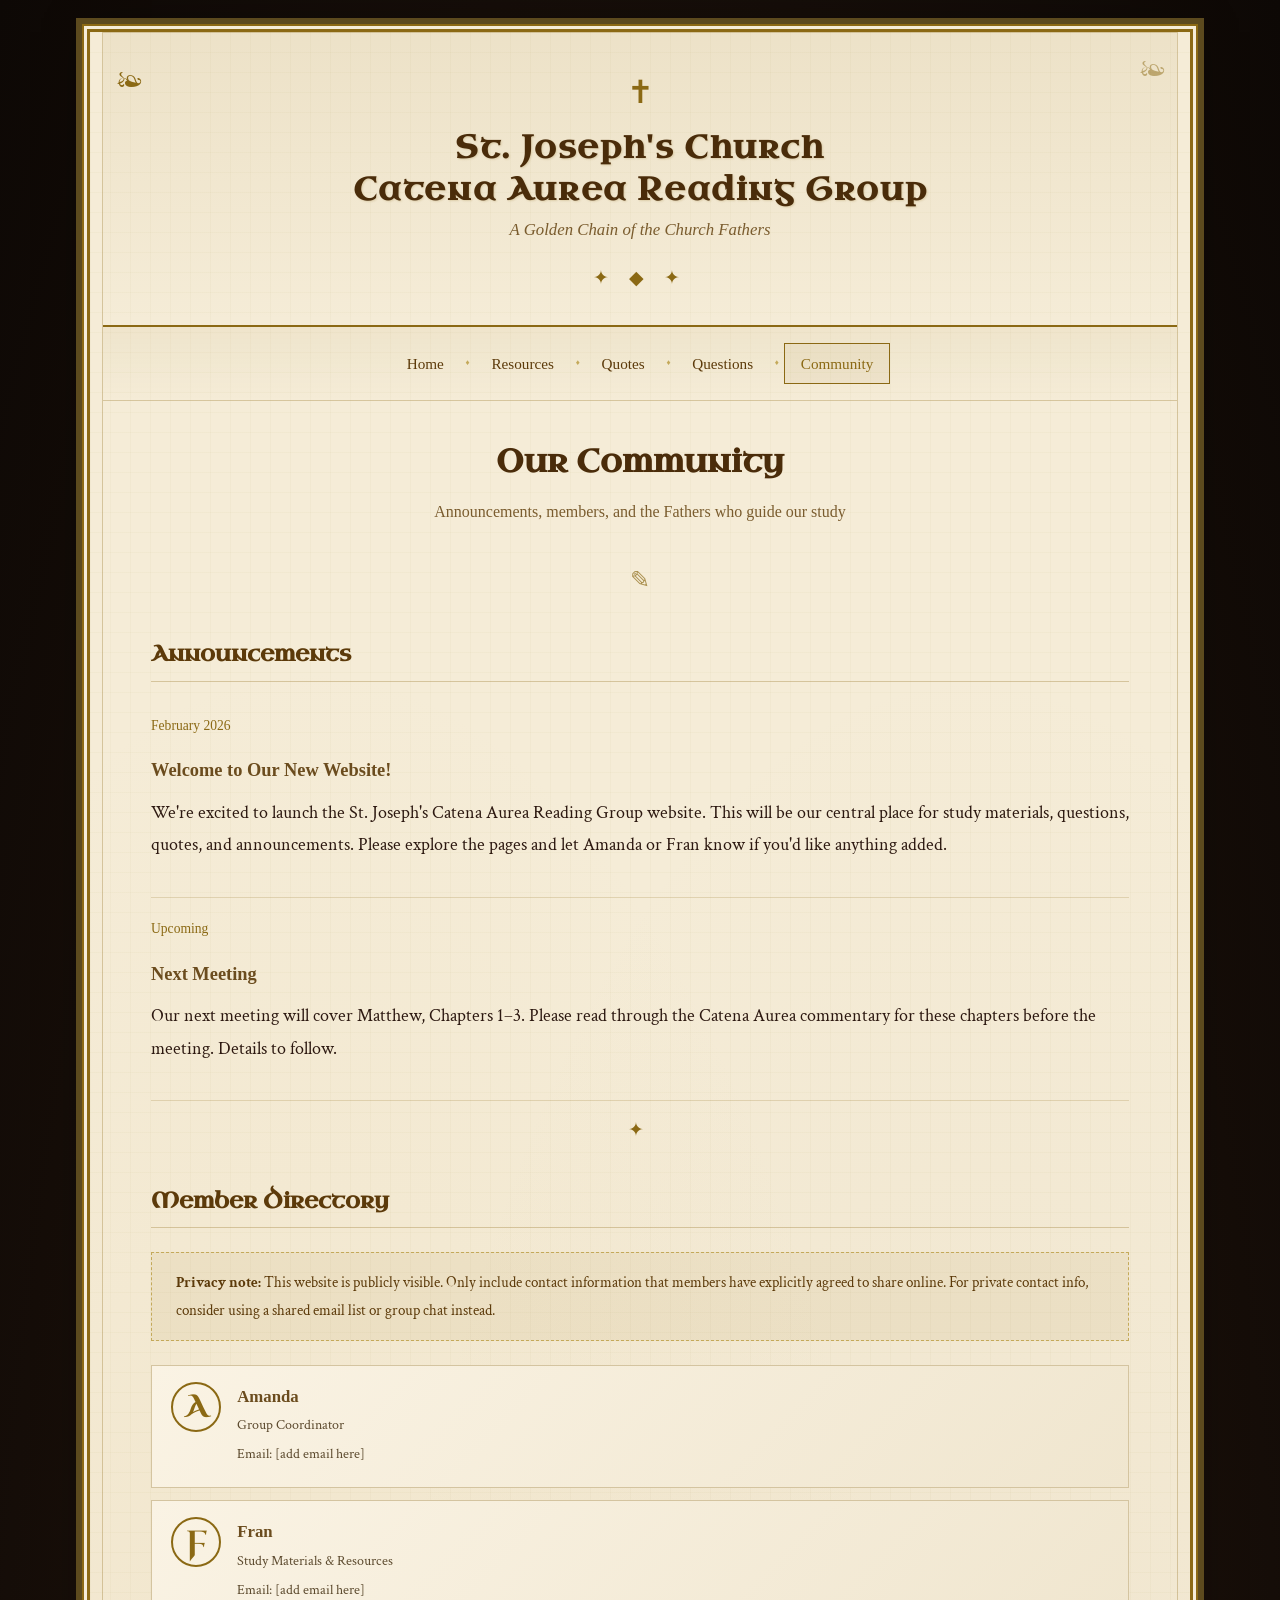
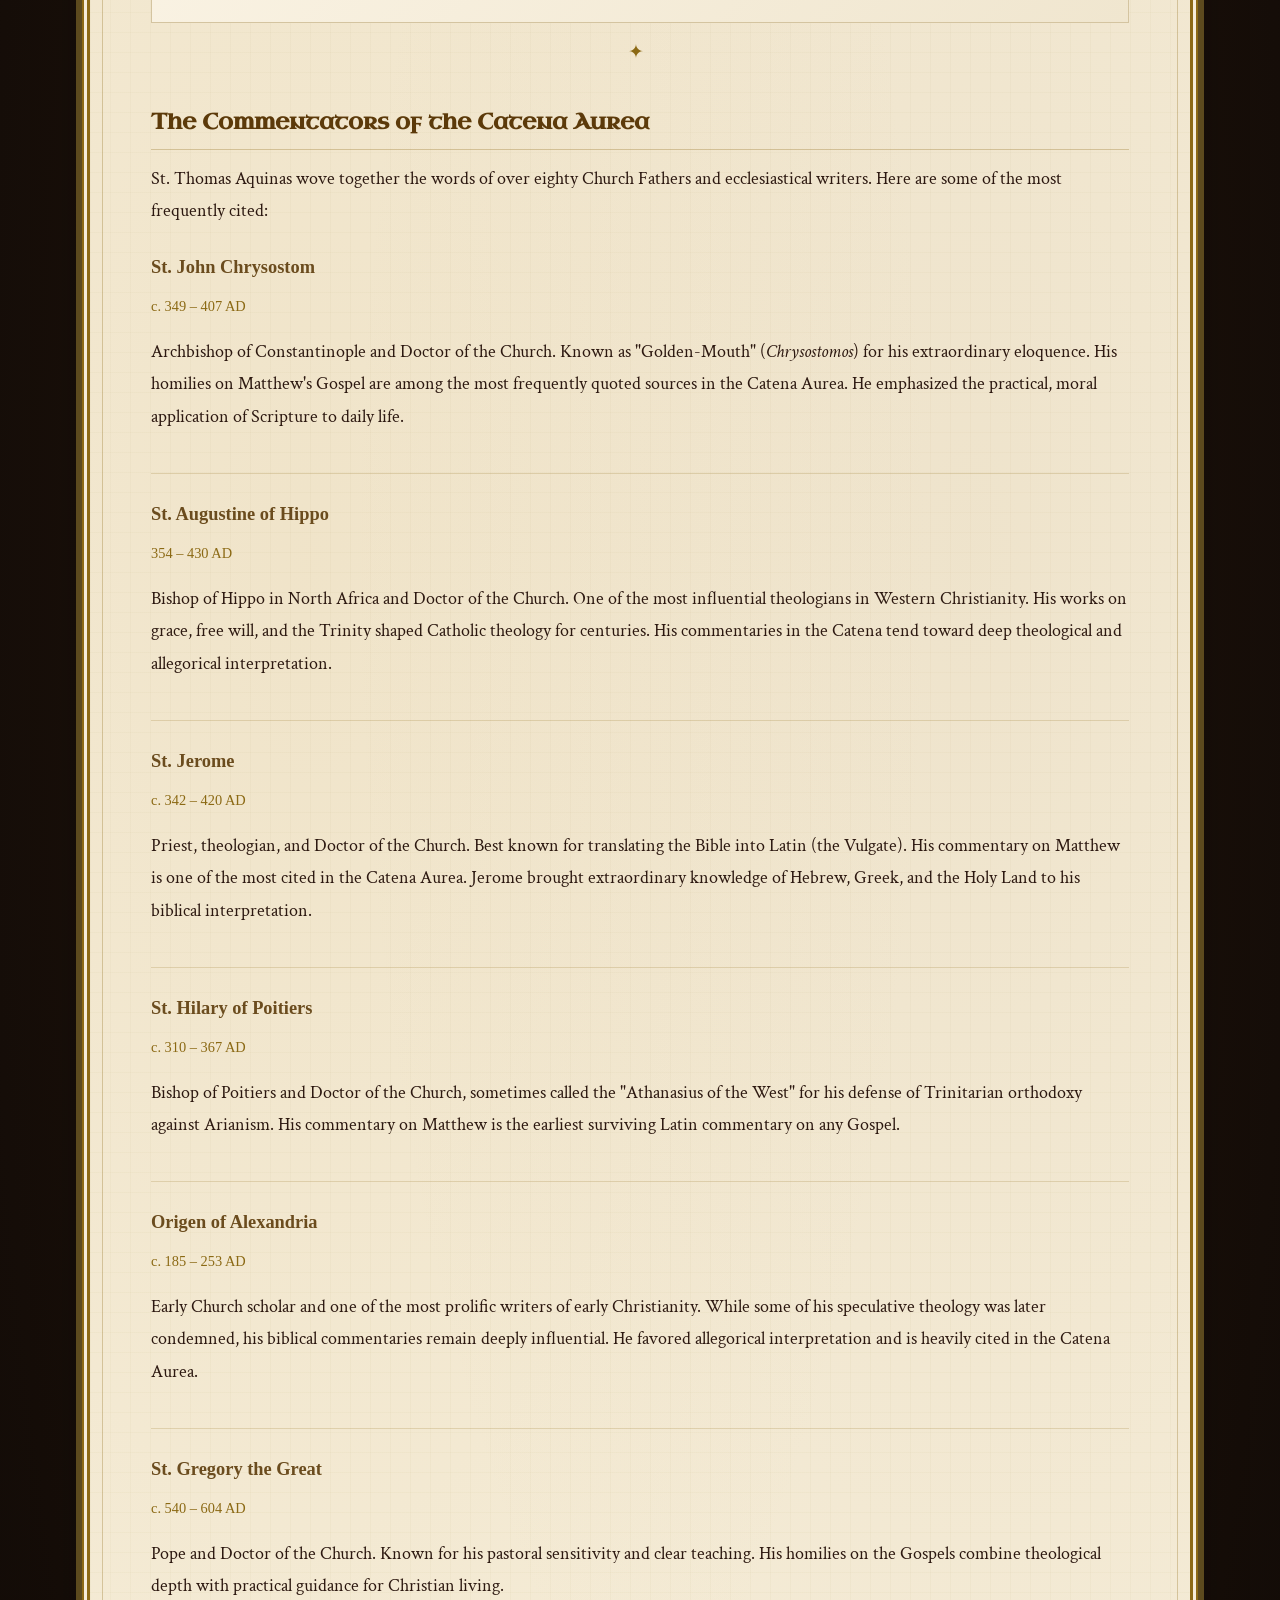
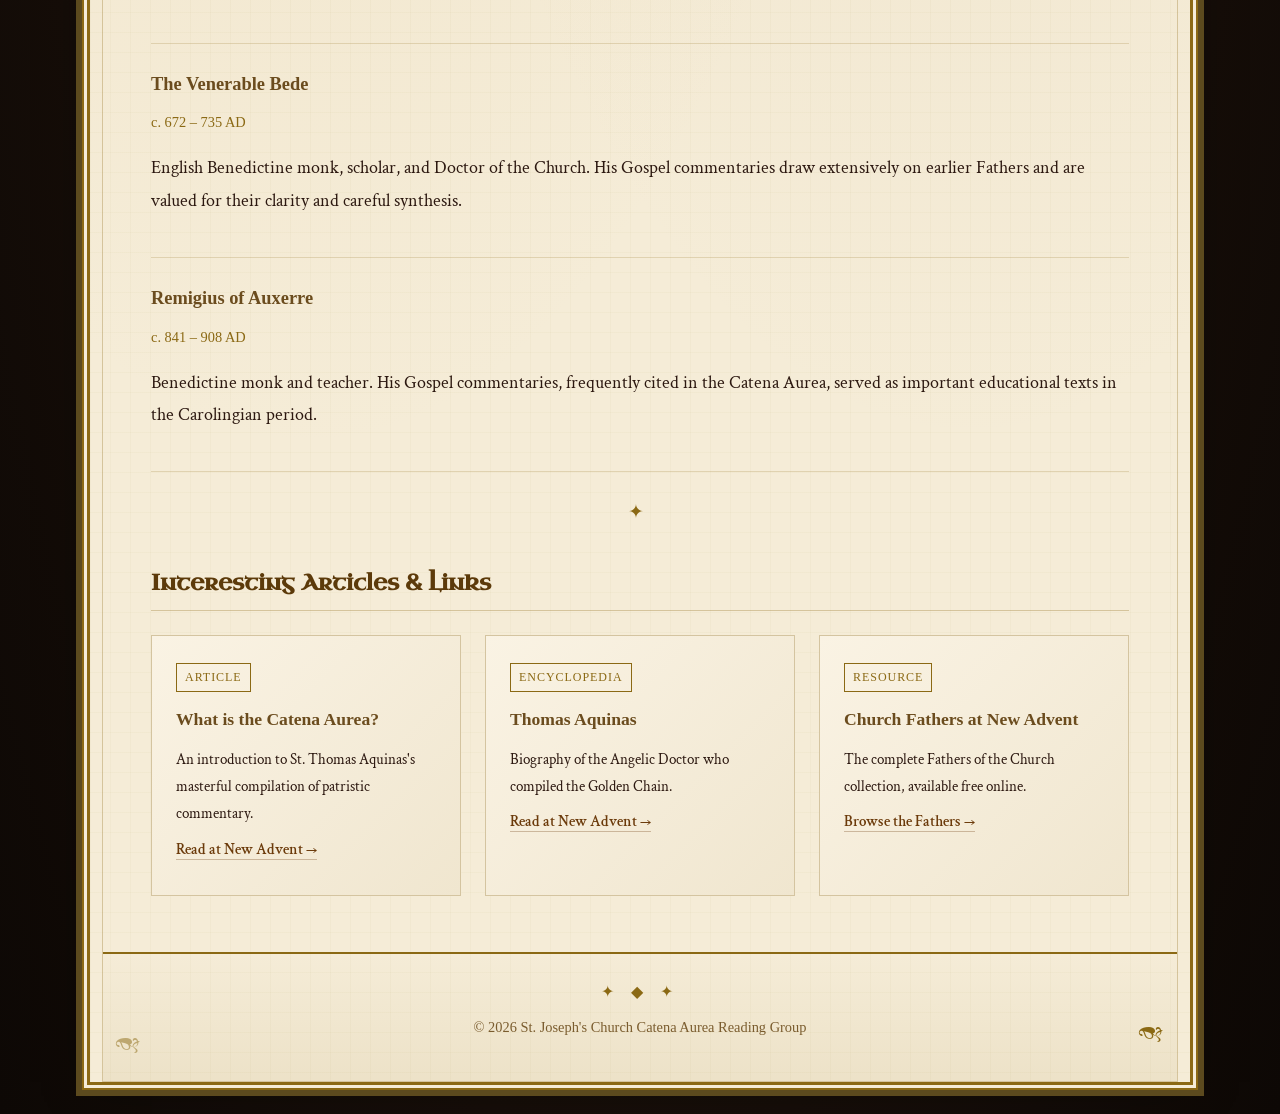
==== community.html @ f5f68c6d "Build full medieval-themed Catena Aurea reading group site - Homepage with CSS open-book layout, ill" ====
<!DOCTYPE html>
<html lang="en">
<head>
    <!--
        COMMUNITY PAGE
        This page combines several sections:
        - Announcements (upcoming meetings, news)
        - Member Directory (contact info)
        - Bios of Church Father commentators
        - Interesting related articles

        Amanda/Fran: edit the content directly in each section below.
    -->
    <meta charset="UTF-8">
    <meta name="viewport" content="width=device-width, initial-scale=1.0">
    <title>Community &mdash; St. Joseph's Catena Aurea Reading Group</title>
    <link rel="stylesheet" href="style.css">
</head>
<body>

<div class="page-frame">
<div class="page-inner">

    <header class="site-header">
        <span class="cross-icon">&#10013;</span>
        <h1>St. Joseph's Church<br>Catena Aurea Reading Group</h1>
        <p class="subtitle">A Golden Chain of the Church Fathers</p>
        <div class="ornament">&#10022; &#9670; &#10022;</div>
    </header>

    <nav class="site-nav">
        <a href="index.html">Home</a>
        <span class="sep">&#9830;</span>
        <a href="resources.html">Resources</a>
        <span class="sep">&#9830;</span>
        <a href="quotes.html">Quotes</a>
        <span class="sep">&#9830;</span>
        <a href="questions.html">Questions</a>
        <span class="sep">&#9830;</span>
        <a href="community.html" class="active">Community</a>
    </nav>

    <div class="page-content">

        <h1 class="page-title">Our Community</h1>
        <p class="page-subtitle">Announcements, members, and the Fathers who guide our study</p>

        <div class="quill-decoration">&#9998;</div>

        <!-- ============================================
             ANNOUNCEMENTS
             Add new announcements at the TOP of this
             section so the newest is always first.
             ============================================ -->
        <h2>Announcements</h2>

        <div class="announcement">
            <p class="date">February 2026</p>
            <h3>Welcome to Our New Website!</h3>
            <p>
                We're excited to launch the St. Joseph's Catena Aurea Reading
                Group website. This will be our central place for study materials,
                questions, quotes, and announcements. Please explore the pages
                and let Amanda or Fran know if you'd like anything added.
            </p>
        </div>

        <div class="announcement">
            <p class="date">Upcoming</p>
            <h3>Next Meeting</h3>
            <p>
                Our next meeting will cover Matthew, Chapters 1&ndash;3.
                Please read through the Catena Aurea commentary for these
                chapters before the meeting. Details to follow.
            </p>
        </div>

        <!-- Add more announcements by copying the block above -->

        <div class="ornament">&#10022;</div>

        <!-- ============================================
             MEMBER DIRECTORY

             PRIVACY NOTE: Only include information that
             members have agreed to share publicly.
             This page is visible to anyone on the internet.

             If you want this to be private, consider
             sharing contact info through email instead
             and removing this section.
             ============================================ -->
        <h2>Member Directory</h2>

        <div class="notice">
            <strong>Privacy note:</strong> This website is publicly visible.
            Only include contact information that members have explicitly
            agreed to share online. For private contact info, consider using
            a shared email list or group chat instead.
        </div>

        <!-- EXAMPLE MEMBER — copy this block to add more -->
        <div class="member-card">
            <div class="member-initial">A</div>
            <div class="member-info">
                <h3>Amanda</h3>
                <p>Group Coordinator</p>
                <p>Email: [add email here]</p>
            </div>
        </div>

        <div class="member-card">
            <div class="member-initial">F</div>
            <div class="member-info">
                <h3>Fran</h3>
                <p>Study Materials & Resources</p>
                <p>Email: [add email here]</p>
            </div>
        </div>

        <!-- Add more members by copying the member-card block above -->

        <div class="ornament">&#10022;</div>

        <!-- ============================================
             CHURCH FATHER BIOS
             Brief biographies of the major commentators
             whose words appear in the Catena Aurea.
             ============================================ -->
        <h2>The Commentators of the Catena Aurea</h2>

        <p>
            St. Thomas Aquinas wove together the words of over eighty Church Fathers
            and ecclesiastical writers. Here are some of the most frequently cited:
        </p>

        <div class="bio-entry">
            <h3>St. John Chrysostom</h3>
            <p class="dates">c. 349 &ndash; 407 AD</p>
            <p>
                Archbishop of Constantinople and Doctor of the Church. Known as
                "Golden-Mouth" (<em>Chrysostomos</em>) for his extraordinary
                eloquence. His homilies on Matthew's Gospel are among the most
                frequently quoted sources in the Catena Aurea. He emphasized the
                practical, moral application of Scripture to daily life.
            </p>
        </div>

        <div class="bio-entry">
            <h3>St. Augustine of Hippo</h3>
            <p class="dates">354 &ndash; 430 AD</p>
            <p>
                Bishop of Hippo in North Africa and Doctor of the Church. One of
                the most influential theologians in Western Christianity. His works
                on grace, free will, and the Trinity shaped Catholic theology for
                centuries. His commentaries in the Catena tend toward deep theological
                and allegorical interpretation.
            </p>
        </div>

        <div class="bio-entry">
            <h3>St. Jerome</h3>
            <p class="dates">c. 342 &ndash; 420 AD</p>
            <p>
                Priest, theologian, and Doctor of the Church. Best known for
                translating the Bible into Latin (the Vulgate). His commentary on
                Matthew is one of the most cited in the Catena Aurea. Jerome brought
                extraordinary knowledge of Hebrew, Greek, and the Holy Land to
                his biblical interpretation.
            </p>
        </div>

        <div class="bio-entry">
            <h3>St. Hilary of Poitiers</h3>
            <p class="dates">c. 310 &ndash; 367 AD</p>
            <p>
                Bishop of Poitiers and Doctor of the Church, sometimes called the
                "Athanasius of the West" for his defense of Trinitarian orthodoxy
                against Arianism. His commentary on Matthew is the earliest surviving
                Latin commentary on any Gospel.
            </p>
        </div>

        <div class="bio-entry">
            <h3>Origen of Alexandria</h3>
            <p class="dates">c. 185 &ndash; 253 AD</p>
            <p>
                Early Church scholar and one of the most prolific writers of early
                Christianity. While some of his speculative theology was later
                condemned, his biblical commentaries remain deeply influential.
                He favored allegorical interpretation and is heavily cited in the
                Catena Aurea.
            </p>
        </div>

        <div class="bio-entry">
            <h3>St. Gregory the Great</h3>
            <p class="dates">c. 540 &ndash; 604 AD</p>
            <p>
                Pope and Doctor of the Church. Known for his pastoral sensitivity
                and clear teaching. His homilies on the Gospels combine theological
                depth with practical guidance for Christian living.
            </p>
        </div>

        <div class="bio-entry">
            <h3>The Venerable Bede</h3>
            <p class="dates">c. 672 &ndash; 735 AD</p>
            <p>
                English Benedictine monk, scholar, and Doctor of the Church.
                His Gospel commentaries draw extensively on earlier Fathers
                and are valued for their clarity and careful synthesis.
            </p>
        </div>

        <div class="bio-entry">
            <h3>Remigius of Auxerre</h3>
            <p class="dates">c. 841 &ndash; 908 AD</p>
            <p>
                Benedictine monk and teacher. His Gospel commentaries, frequently
                cited in the Catena Aurea, served as important educational texts
                in the Carolingian period.
            </p>
        </div>

        <div class="ornament">&#10022;</div>

        <!-- ============================================
             RELATED ARTICLES
             Links to interesting articles, videos, and
             other content related to the Catena Aurea
             and our study.
             ============================================ -->
        <h2>Interesting Articles & Links</h2>

        <div class="card-grid">
            <div class="card">
                <span class="card-type">Article</span>
                <h3>What is the Catena Aurea?</h3>
                <p>An introduction to St. Thomas Aquinas's masterful compilation of patristic commentary.</p>
                <p><a href="https://www.newadvent.org/cathen/03437a.htm">Read at New Advent &rarr;</a></p>
            </div>

            <div class="card">
                <span class="card-type">Encyclopedia</span>
                <h3>Thomas Aquinas</h3>
                <p>Biography of the Angelic Doctor who compiled the Golden Chain.</p>
                <p><a href="https://www.newadvent.org/cathen/14663b.htm">Read at New Advent &rarr;</a></p>
            </div>

            <div class="card">
                <span class="card-type">Resource</span>
                <h3>Church Fathers at New Advent</h3>
                <p>The complete Fathers of the Church collection, available free online.</p>
                <p><a href="https://www.newadvent.org/fathers/">Browse the Fathers &rarr;</a></p>
            </div>
        </div>

        <!-- Add more article cards by copying the card block above -->

    </div><!-- end page-content -->

    <footer class="site-footer">
        <div class="footer-ornament">&#10022; &#9670; &#10022;</div>
        <p>&copy; 2026 St. Joseph's Church Catena Aurea Reading Group</p>
    </footer>

</div>
</div>

</body>
</html>
---- style.css ----
/*
 * ==========================================================
 *  ST. JOSEPH'S CATENA AUREA READING GROUP
 *  Medieval Illuminated Manuscript Theme
 * ==========================================================
 *
 *  HOW THIS STYLESHEET WORKS, AMANDA:
 *
 *  This file controls ALL the visual styling for every page.
 *  It's organized in sections:
 *    1. Fonts & base styles
 *    2. The illuminated border / page frame
 *    3. Navigation
 *    4. The homepage open-book design
 *    5. Page content styles
 *    6. Cards, quotes, and special sections
 *    7. Footer
 *    8. Mobile styles
 *
 *  To change colors, look for "color:" or "background" lines.
 *  The main gold color is #8B6914. The parchment color is #f5ecd7.
 * ==========================================================
 */

/* ---- GOOGLE FONTS ----
   We import two fonts:
   - "Uncial Antiqua" for headings (looks like medieval script)
   - "Crimson Text" for body text (elegant serif, easy to read)
   These load from Google's free font service.
*/
@import url('https://fonts.googleapis.com/css2?family=Uncial+Antiqua&family=Crimson+Text:ital,wght@0,400;0,600;0,700;1,400;1,600&family=IM+Fell+English+SC&display=swap');

/* ---- BASE STYLES ---- */

* {
    margin: 0;
    padding: 0;
    box-sizing: border-box;
}

html {
    scroll-behavior: smooth;
}

body {
    font-family: 'Crimson Text', Georgia, serif;
    font-size: 18px;
    line-height: 1.8;
    color: #2c1810;
    background-color: #1a0f0a;
    /* Dark wood-like background behind the "page" */
    background-image:
        radial-gradient(ellipse at center, #2a1a10 0%, #0d0805 100%);
    min-height: 100vh;
}

/* ============================================================
   THE ILLUMINATED PAGE FRAME
   This creates the parchment "page" with ornate borders,
   sitting on the dark background like a manuscript on a desk.
   ============================================================ */

.page-frame {
    max-width: 1100px;
    margin: 2rem auto;
    background-color: #f5ecd7;
    /* Parchment texture effect using CSS gradients */
    background-image:
        linear-gradient(rgba(139, 105, 20, 0.03) 1px, transparent 1px),
        linear-gradient(90deg, rgba(139, 105, 20, 0.03) 1px, transparent 1px),
        radial-gradient(ellipse at 20% 50%, rgba(210, 180, 120, 0.15), transparent 50%),
        radial-gradient(ellipse at 80% 50%, rgba(180, 150, 100, 0.1), transparent 50%);
    background-size: 20px 20px, 20px 20px, 100% 100%, 100% 100%;
    position: relative;
    box-shadow:
        0 0 0 3px #8B6914,
        0 0 0 6px #f5ecd7,
        0 0 0 8px #8B6914,
        0 0 0 14px #5c4a1e,
        0 0 40px rgba(0, 0, 0, 0.5);
    /* The multi-layer box-shadow creates the ornate gold border effect */
}

/* Decorative corner flourishes using CSS pseudo-elements */
.page-frame::before,
.page-frame::after {
    content: "❧";
    position: absolute;
    font-size: 2rem;
    color: #8B6914;
    z-index: 2;
}

.page-frame::before {
    top: 18px;
    left: 24px;
}

.page-frame::after {
    bottom: 18px;
    right: 24px;
    transform: rotate(180deg);
}

/* Inner border decoration */
.page-inner {
    border: 1px solid rgba(139, 105, 20, 0.3);
    margin: 12px;
    padding: 0;
    position: relative;
}

.page-inner::before,
.page-inner::after {
    content: "❧";
    position: absolute;
    font-size: 2rem;
    color: rgba(139, 105, 20, 0.5);
    z-index: 2;
}

.page-inner::before {
    top: 6px;
    right: 12px;
}

.page-inner::after {
    bottom: 6px;
    left: 12px;
    transform: rotate(180deg);
}

/* ============================================================
   TOP HEADER BANNER
   ============================================================ */

.site-header {
    text-align: center;
    padding: 2rem 2rem 1rem;
    border-bottom: 2px solid #8B6914;
    position: relative;
    background: linear-gradient(to bottom,
        rgba(139, 105, 20, 0.08),
        transparent);
}

/* Decorative cross above the title */
.site-header .cross-icon {
    font-size: 2rem;
    color: #8B6914;
    display: block;
    margin-bottom: 0.3rem;
}

.site-header h1 {
    font-family: 'Uncial Antiqua', 'IM Fell English SC', serif;
    font-size: 2rem;
    color: #4a2c0a;
    letter-spacing: 0.05em;
    line-height: 1.3;
    text-shadow: 1px 1px 2px rgba(139, 105, 20, 0.2);
}

.site-header .subtitle {
    font-family: 'IM Fell English SC', serif;
    font-size: 1.05rem;
    color: #7a5c2e;
    margin-top: 0.3rem;
    font-style: italic;
}

/* Decorative divider line with diamond */
.ornament {
    text-align: center;
    color: #8B6914;
    font-size: 1.2rem;
    margin: 0.8rem 0;
    letter-spacing: 0.5rem;
}

/* ============================================================
   NAVIGATION
   The menu that appears on every page.
   ============================================================ */

.site-nav {
    display: flex;
    justify-content: center;
    flex-wrap: wrap;
    gap: 0.3rem;
    padding: 1rem 1.5rem;
    background: linear-gradient(to bottom,
        rgba(139, 105, 20, 0.06),
        transparent);
    border-bottom: 1px solid rgba(139, 105, 20, 0.25);
}

.site-nav a {
    font-family: 'IM Fell English SC', serif;
    font-size: 0.95rem;
    color: #5c3a0a;
    text-decoration: none;
    padding: 0.35rem 1rem;
    border: 1px solid transparent;
    transition: all 0.3s ease;
}

.site-nav a:hover,
.site-nav a.active {
    color: #8B6914;
    border-color: #8B6914;
    background-color: rgba(139, 105, 20, 0.06);
}

/* Separator dots between nav links */
.site-nav .sep {
    color: #c4a95a;
    align-self: center;
    font-size: 0.5rem;
}

/* ============================================================
   HOMEPAGE — THE OPEN BOOK
   ============================================================ */

.hero-book {
    padding: 3rem 2rem;
    text-align: center;
    position: relative;
}

/* If you add a background image of an open book on a desk,
   uncomment and edit this section:

.hero-book {
    background-image: url('images/book-on-desk.jpg');
    background-size: cover;
    background-position: center;
    min-height: 500px;
}
*/

.book-container {
    display: flex;
    max-width: 900px;
    margin: 0 auto;
    box-shadow:
        0 4px 20px rgba(0, 0, 0, 0.3),
        0 0 60px rgba(139, 105, 20, 0.1);
    border-radius: 4px;
    overflow: hidden;
}

/* Left page of the open book */
.book-page-left,
.book-page-right {
    flex: 1;
    padding: 2.5rem 2rem;
    background-color: #f9f2e3;
    position: relative;
    min-height: 400px;
    display: flex;
    flex-direction: column;
    justify-content: center;
}

.book-page-left {
    background: linear-gradient(to right, #ede3cc, #f5ecd7);
    border-right: 2px solid #d4c4a0;
    box-shadow: inset -8px 0 15px -8px rgba(0, 0, 0, 0.15);
}

.book-page-right {
    background: linear-gradient(to left, #ede3cc, #f5ecd7);
    border-left: none;
    box-shadow: inset 8px 0 15px -8px rgba(0, 0, 0, 0.15);
}

/* The "spine" shadow between pages */
.book-page-left::after {
    content: '';
    position: absolute;
    right: 0;
    top: 0;
    bottom: 0;
    width: 15px;
    background: linear-gradient(to left,
        rgba(0, 0, 0, 0.08),
        transparent);
}

.book-page-right::before {
    content: '';
    position: absolute;
    left: 0;
    top: 0;
    bottom: 0;
    width: 15px;
    background: linear-gradient(to right,
        rgba(0, 0, 0, 0.08),
        transparent);
}

/* Illuminated capital letter - the big decorative first letter */
.illuminated-letter {
    font-family: 'Uncial Antiqua', serif;
    font-size: 5rem;
    float: left;
    line-height: 0.85;
    color: #8B6914;
    margin-right: 0.15em;
    margin-top: 0.05em;
    text-shadow: 2px 2px 4px rgba(139, 105, 20, 0.3);
    /* In real illuminated manuscripts, the first letter was
       painted in gold with intricate decorations around it */
}

.book-title {
    font-family: 'Uncial Antiqua', serif;
    font-size: 1.6rem;
    color: #4a2c0a;
    margin-bottom: 1rem;
    line-height: 1.4;
}

.book-text {
    font-size: 1.05rem;
    line-height: 1.9;
    color: #3d2b1a;
    text-align: left;
}

.book-verse {
    font-style: italic;
    text-align: center;
    margin-top: 1.5rem;
    color: #5c3a0a;
    font-size: 1.05rem;
}

.book-verse cite {
    display: block;
    font-size: 0.9rem;
    margin-top: 0.4rem;
    color: #8B6914;
}

/* ============================================================
   PAGE CONTENT — used on all inner pages
   ============================================================ */

.page-content {
    padding: 2rem 3rem;
}

.page-title {
    font-family: 'Uncial Antiqua', serif;
    font-size: 2rem;
    color: #4a2c0a;
    text-align: center;
    margin-bottom: 0.5rem;
}

.page-subtitle {
    font-family: 'IM Fell English SC', serif;
    text-align: center;
    color: #7a5c2e;
    font-size: 1rem;
    margin-bottom: 2rem;
}

h2 {
    font-family: 'Uncial Antiqua', serif;
    font-size: 1.4rem;
    color: #5c3a0a;
    margin: 2rem 0 0.8rem;
    padding-bottom: 0.4rem;
    border-bottom: 1px solid rgba(139, 105, 20, 0.3);
}

h3 {
    font-family: 'IM Fell English SC', serif;
    font-size: 1.15rem;
    color: #6b4c1e;
    margin: 1.5rem 0 0.6rem;
}

p {
    margin-bottom: 1rem;
}

/* ============================================================
   CARDS — used for resources, bios, articles, etc.
   Each card is a little box with a title and description.
   ============================================================ */

.card-grid {
    display: grid;
    grid-template-columns: repeat(auto-fill, minmax(280px, 1fr));
    gap: 1.5rem;
    margin: 1.5rem 0;
}

.card {
    background: linear-gradient(135deg, #faf3e4, #f0e6cf);
    border: 1px solid #d4c4a0;
    padding: 1.5rem;
    position: relative;
    transition: box-shadow 0.3s ease;
}

.card:hover {
    box-shadow: 0 3px 12px rgba(139, 105, 20, 0.15);
}

.card h3 {
    margin-top: 0;
    font-size: 1.1rem;
}

.card p {
    font-size: 0.95rem;
    margin-bottom: 0.5rem;
}

.card .card-type {
    display: inline-block;
    font-family: 'IM Fell English SC', serif;
    font-size: 0.75rem;
    color: #8B6914;
    border: 1px solid #8B6914;
    padding: 0.15rem 0.5rem;
    margin-bottom: 0.8rem;
    text-transform: uppercase;
    letter-spacing: 0.08em;
}

.card a {
    color: #6b3a0a;
    font-weight: 600;
}

.card a:hover {
    color: #8B6914;
}

/* ============================================================
   QUOTES — styled like manuscript excerpts
   ============================================================ */

.quote-card {
    background: linear-gradient(135deg, #faf3e4, #f0e6cf);
    border-left: 4px solid #8B6914;
    padding: 1.5rem 1.5rem 1.2rem;
    margin: 1.2rem 0;
    position: relative;
}

.quote-card::before {
    content: "\201C"; /* opening curly quote */
    font-family: 'Uncial Antiqua', serif;
    font-size: 4rem;
    color: rgba(139, 105, 20, 0.2);
    position: absolute;
    top: -0.2rem;
    left: 0.5rem;
    line-height: 1;
}

.quote-card blockquote {
    font-style: italic;
    font-size: 1.05rem;
    color: #3d2b1a;
    padding-left: 0.5rem;
    margin-bottom: 0.5rem;
}

.quote-card .attribution {
    text-align: right;
    color: #7a5c2e;
    font-family: 'IM Fell English SC', serif;
    font-size: 0.9rem;
}

.quote-card .submitted-by {
    font-size: 0.85rem;
    color: #999;
    margin-top: 0.4rem;
    text-align: right;
}

/* ============================================================
   QUESTIONS SECTION
   ============================================================ */

.question-entry {
    background: linear-gradient(135deg, #faf3e4, #f0e6cf);
    border: 1px solid #d4c4a0;
    padding: 1.5rem;
    margin: 1.2rem 0;
}

.question-entry .question-text {
    font-weight: 700;
    font-size: 1.05rem;
    color: #4a2c0a;
    margin-bottom: 0.8rem;
}

.question-entry .passage-ref {
    font-family: 'IM Fell English SC', serif;
    font-size: 0.85rem;
    color: #8B6914;
    margin-bottom: 0.8rem;
}

.question-entry .catena-quote {
    background-color: rgba(139, 105, 20, 0.06);
    border-left: 3px solid #c4a95a;
    padding: 1rem;
    font-style: italic;
    font-size: 0.95rem;
    color: #3d2b1a;
    margin: 0.8rem 0;
}

.question-entry .catena-quote .father-name {
    font-weight: 700;
    font-style: normal;
    color: #5c3a0a;
}

/* ============================================================
   ANNOUNCEMENTS
   ============================================================ */

.announcement {
    border-bottom: 1px solid rgba(139, 105, 20, 0.2);
    padding: 1.2rem 0;
}

.announcement:last-child {
    border-bottom: none;
}

.announcement .date {
    font-family: 'IM Fell English SC', serif;
    font-size: 0.85rem;
    color: #8B6914;
}

.announcement h3 {
    margin-top: 0.3rem;
}

/* ============================================================
   MEMBER DIRECTORY (displayed carefully)
   ============================================================ */

.member-card {
    display: flex;
    gap: 1rem;
    align-items: flex-start;
    background: linear-gradient(135deg, #faf3e4, #f0e6cf);
    border: 1px solid #d4c4a0;
    padding: 1rem 1.2rem;
    margin: 0.8rem 0;
}

.member-card .member-initial {
    font-family: 'Uncial Antiqua', serif;
    font-size: 2rem;
    color: #8B6914;
    width: 50px;
    height: 50px;
    border: 2px solid #8B6914;
    border-radius: 50%;
    display: flex;
    align-items: center;
    justify-content: center;
    flex-shrink: 0;
}

.member-card .member-info h3 {
    margin: 0;
    font-size: 1.05rem;
}

.member-card .member-info p {
    font-size: 0.9rem;
    margin-bottom: 0.2rem;
    color: #5c4a2e;
}

/* ============================================================
   BIO SECTIONS for Church Fathers
   ============================================================ */

.bio-entry {
    margin: 1.5rem 0;
    padding-bottom: 1.5rem;
    border-bottom: 1px solid rgba(139, 105, 20, 0.2);
}

.bio-entry:last-child {
    border-bottom: none;
}

.bio-entry .dates {
    font-family: 'IM Fell English SC', serif;
    color: #8B6914;
    font-size: 0.9rem;
}

/* ============================================================
   LINKS & LISTS
   ============================================================ */

a {
    color: #6b3a0a;
    text-decoration: none;
    border-bottom: 1px solid rgba(107, 58, 10, 0.3);
    transition: all 0.2s ease;
}

a:hover {
    color: #8B6914;
    border-bottom-color: #8B6914;
}

ul, ol {
    margin: 0.8rem 0 1.2rem 1.5rem;
}

li {
    margin-bottom: 0.4rem;
}

/* ============================================================
   FOOTER
   ============================================================ */

.site-footer {
    text-align: center;
    padding: 1.5rem 2rem;
    border-top: 2px solid #8B6914;
    background: linear-gradient(to top,
        rgba(139, 105, 20, 0.08),
        transparent);
    color: #7a5c2e;
    font-family: 'IM Fell English SC', serif;
    font-size: 0.9rem;
}

.site-footer .footer-ornament {
    color: #8B6914;
    font-size: 1rem;
    letter-spacing: 0.4rem;
    margin-bottom: 0.5rem;
}

/* ============================================================
   HELPER / UTILITY CLASSES
   ============================================================ */

.text-center {
    text-align: center;
}

.mt-2 {
    margin-top: 2rem;
}

.mb-1 {
    margin-bottom: 1rem;
}

/* Inkwell & feather quill decoration — used as accents */
.quill-decoration {
    text-align: center;
    font-size: 1.5rem;
    color: #8B6914;
    margin: 1.5rem 0;
    opacity: 0.7;
}

/* Drop cap for first paragraph of a section */
.drop-cap::first-letter {
    font-family: 'Uncial Antiqua', serif;
    font-size: 3.5rem;
    float: left;
    line-height: 0.8;
    color: #8B6914;
    margin-right: 0.1em;
    margin-top: 0.1em;
}

/* Notice/info boxes */
.notice {
    background-color: rgba(139, 105, 20, 0.07);
    border: 1px dashed #c4a95a;
    padding: 1rem 1.5rem;
    margin: 1.5rem 0;
    font-size: 0.95rem;
    color: #5c3a0a;
}

/* ============================================================
   MOBILE / RESPONSIVE STYLES
   Makes the site look good on phones and tablets.
   ============================================================ */

@media (max-width: 900px) {
    .page-frame {
        margin: 0.5rem;
    }

    .page-content {
        padding: 1.5rem 1.5rem;
    }

    /* Stack the book pages vertically on small screens */
    .book-container {
        flex-direction: column;
    }

    .book-page-left {
        border-right: none;
        border-bottom: 2px solid #d4c4a0;
        box-shadow: inset 0 -8px 15px -8px rgba(0, 0, 0, 0.15);
        min-height: auto;
    }

    .book-page-left::after {
        display: none;
    }

    .book-page-right {
        box-shadow: inset 0 8px 15px -8px rgba(0, 0, 0, 0.15);
        min-height: auto;
    }

    .book-page-right::before {
        display: none;
    }

    .site-header h1 {
        font-size: 1.5rem;
    }

    .card-grid {
        grid-template-columns: 1fr;
    }
}

@media (max-width: 600px) {
    .site-nav {
        flex-direction: column;
        align-items: center;
    }

    .site-nav .sep {
        display: none;
    }

    .page-inner {
        margin: 6px;
    }

    .page-content {
        padding: 1.2rem 1rem;
    }

    .hero-book {
        padding: 1.5rem 1rem;
    }

    .book-page-left,
    .book-page-right {
        padding: 1.5rem 1.2rem;
    }

    .illuminated-letter {
        font-size: 3.5rem;
    }

    .page-title {
        font-size: 1.5rem;
    }

    .member-card {
        flex-direction: column;
        align-items: center;
        text-align: center;
    }
}
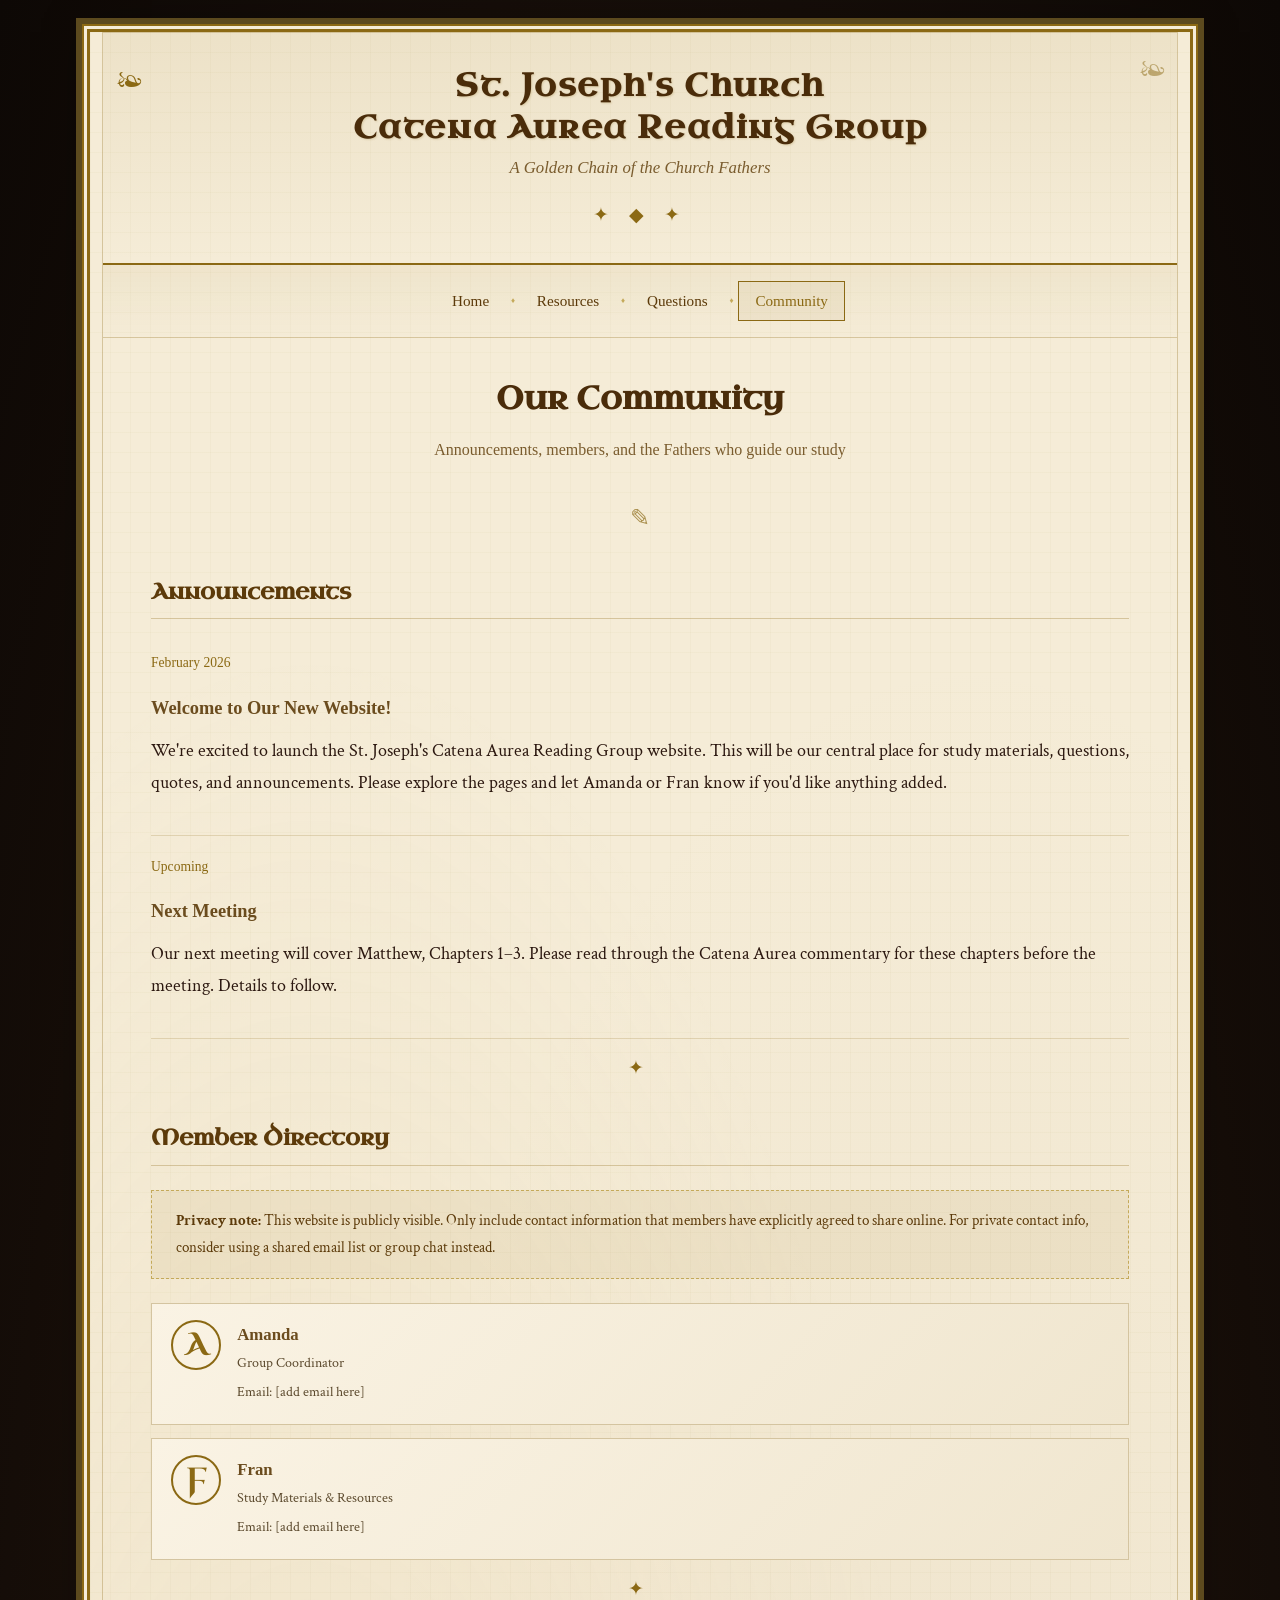
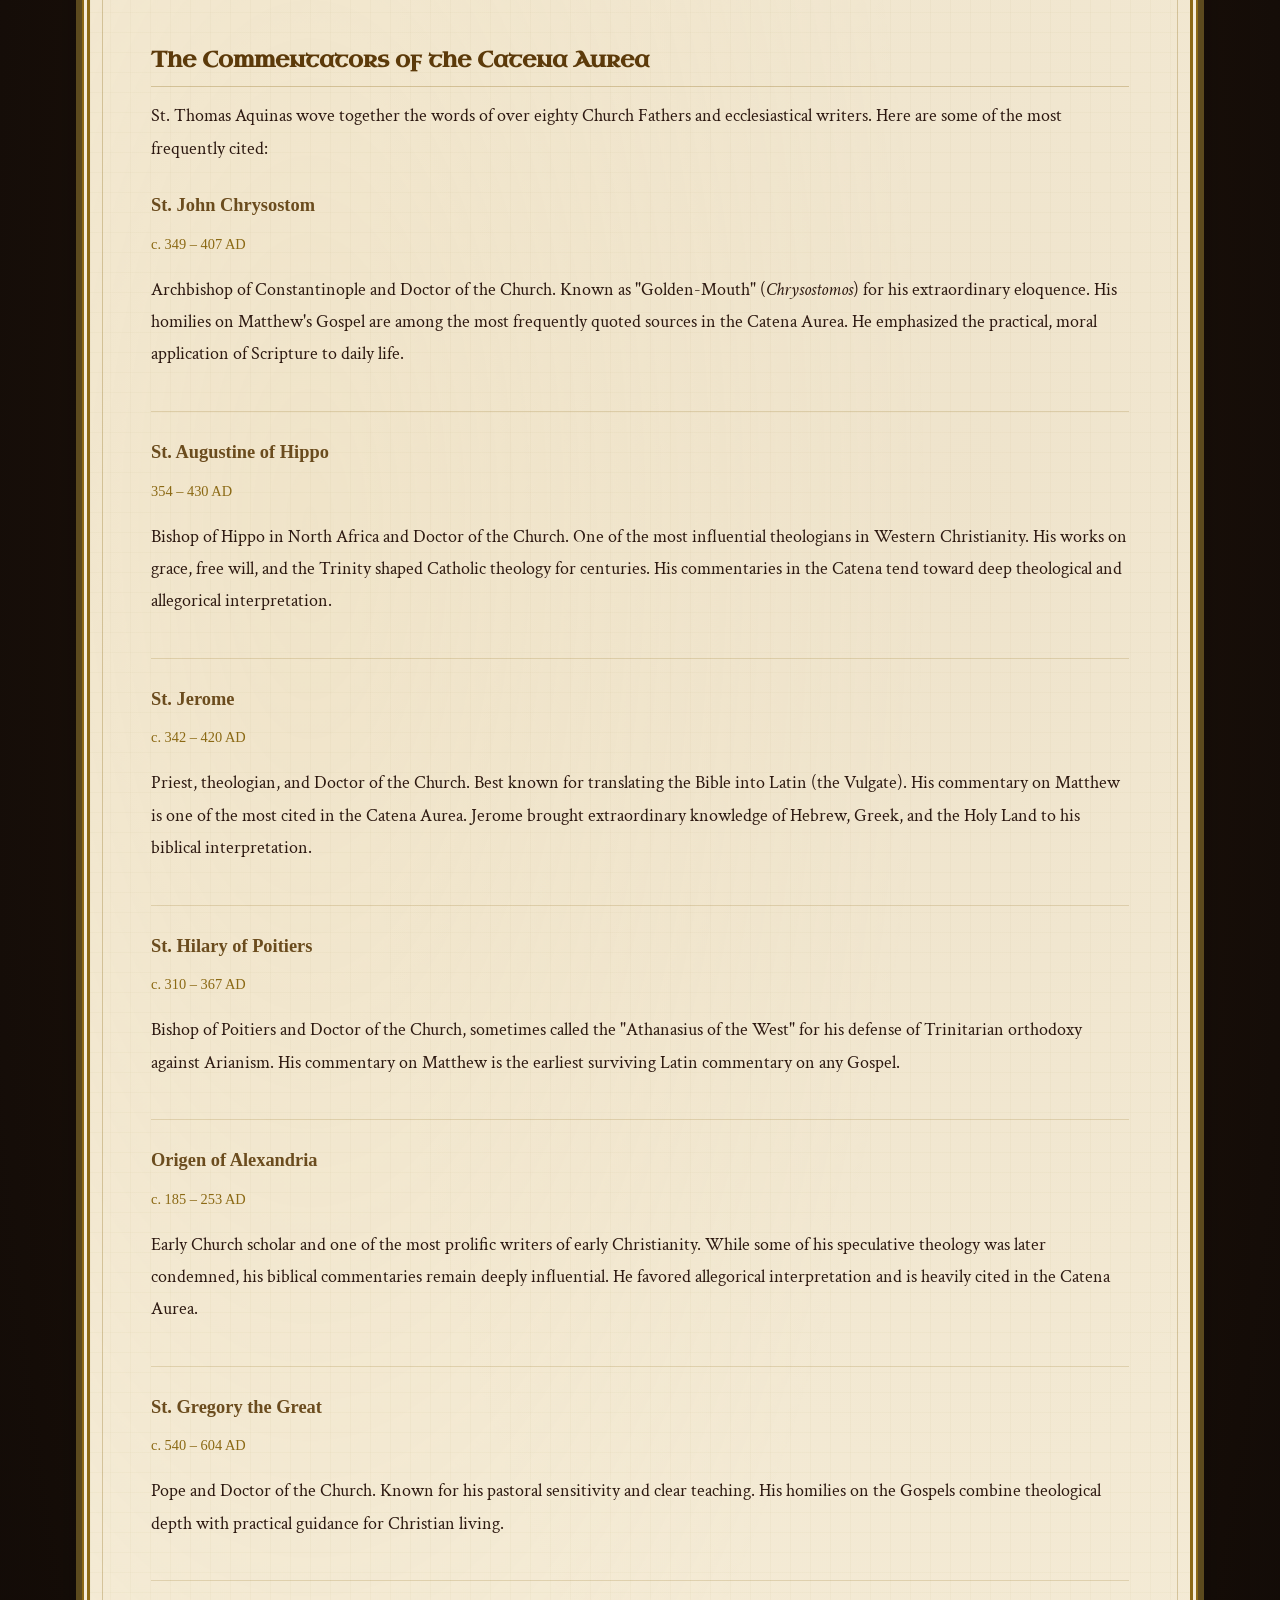
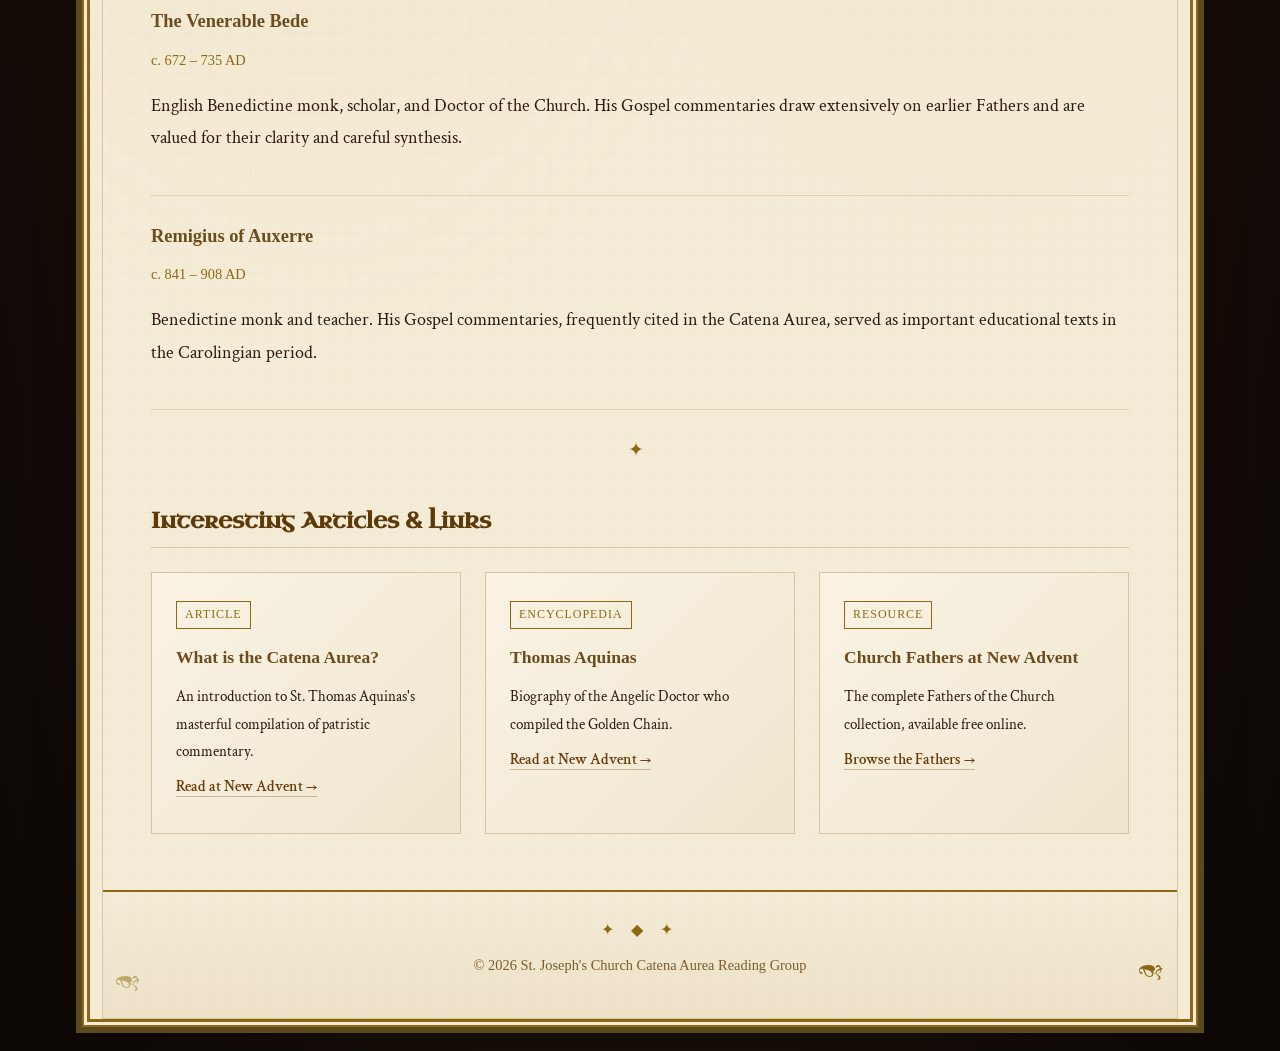
==== commit fd242d34: "Remove cross icon, remove Quotes page, move Currently Reading to top - Remove the purple cross icon " ====
--- a/community.html
+++ b/community.html
@@ -22,7 +22,6 @@
 <div class="page-inner">
 
     <header class="site-header">
-        <span class="cross-icon">&#10013;</span>
         <h1>St. Joseph's Church<br>Catena Aurea Reading Group</h1>
         <p class="subtitle">A Golden Chain of the Church Fathers</p>
         <div class="ornament">&#10022; &#9670; &#10022;</div>
@@ -32,8 +31,6 @@
         <a href="index.html">Home</a>
         <span class="sep">&#9830;</span>
         <a href="resources.html">Resources</a>
-        <span class="sep">&#9830;</span>
-        <a href="quotes.html">Quotes</a>
         <span class="sep">&#9830;</span>
         <a href="questions.html">Questions</a>
         <span class="sep">&#9830;</span>
--- a/style.css
+++ b/style.css
@@ -220,6 +220,35 @@
 }
 
 /* ============================================================
+   CURRENTLY READING — banner at top of homepage
+   ============================================================ */
+
+.currently-reading {
+    text-align: center;
+    padding: 1.2rem 2rem;
+    background: linear-gradient(to right,
+        transparent,
+        rgba(139, 105, 20, 0.1),
+        transparent);
+    border-bottom: 1px solid rgba(139, 105, 20, 0.25);
+}
+
+.currently-reading-label {
+    font-family: 'IM Fell English SC', serif;
+    font-size: 0.85rem;
+    color: #8B6914;
+    text-transform: uppercase;
+    letter-spacing: 0.15em;
+    margin-bottom: 0.2rem;
+}
+
+.currently-reading-title {
+    font-family: 'Uncial Antiqua', serif;
+    font-size: 1.3rem;
+    color: #4a2c0a;
+}
+
+/* ============================================================
    HOMEPAGE — THE OPEN BOOK
    ============================================================ */
 
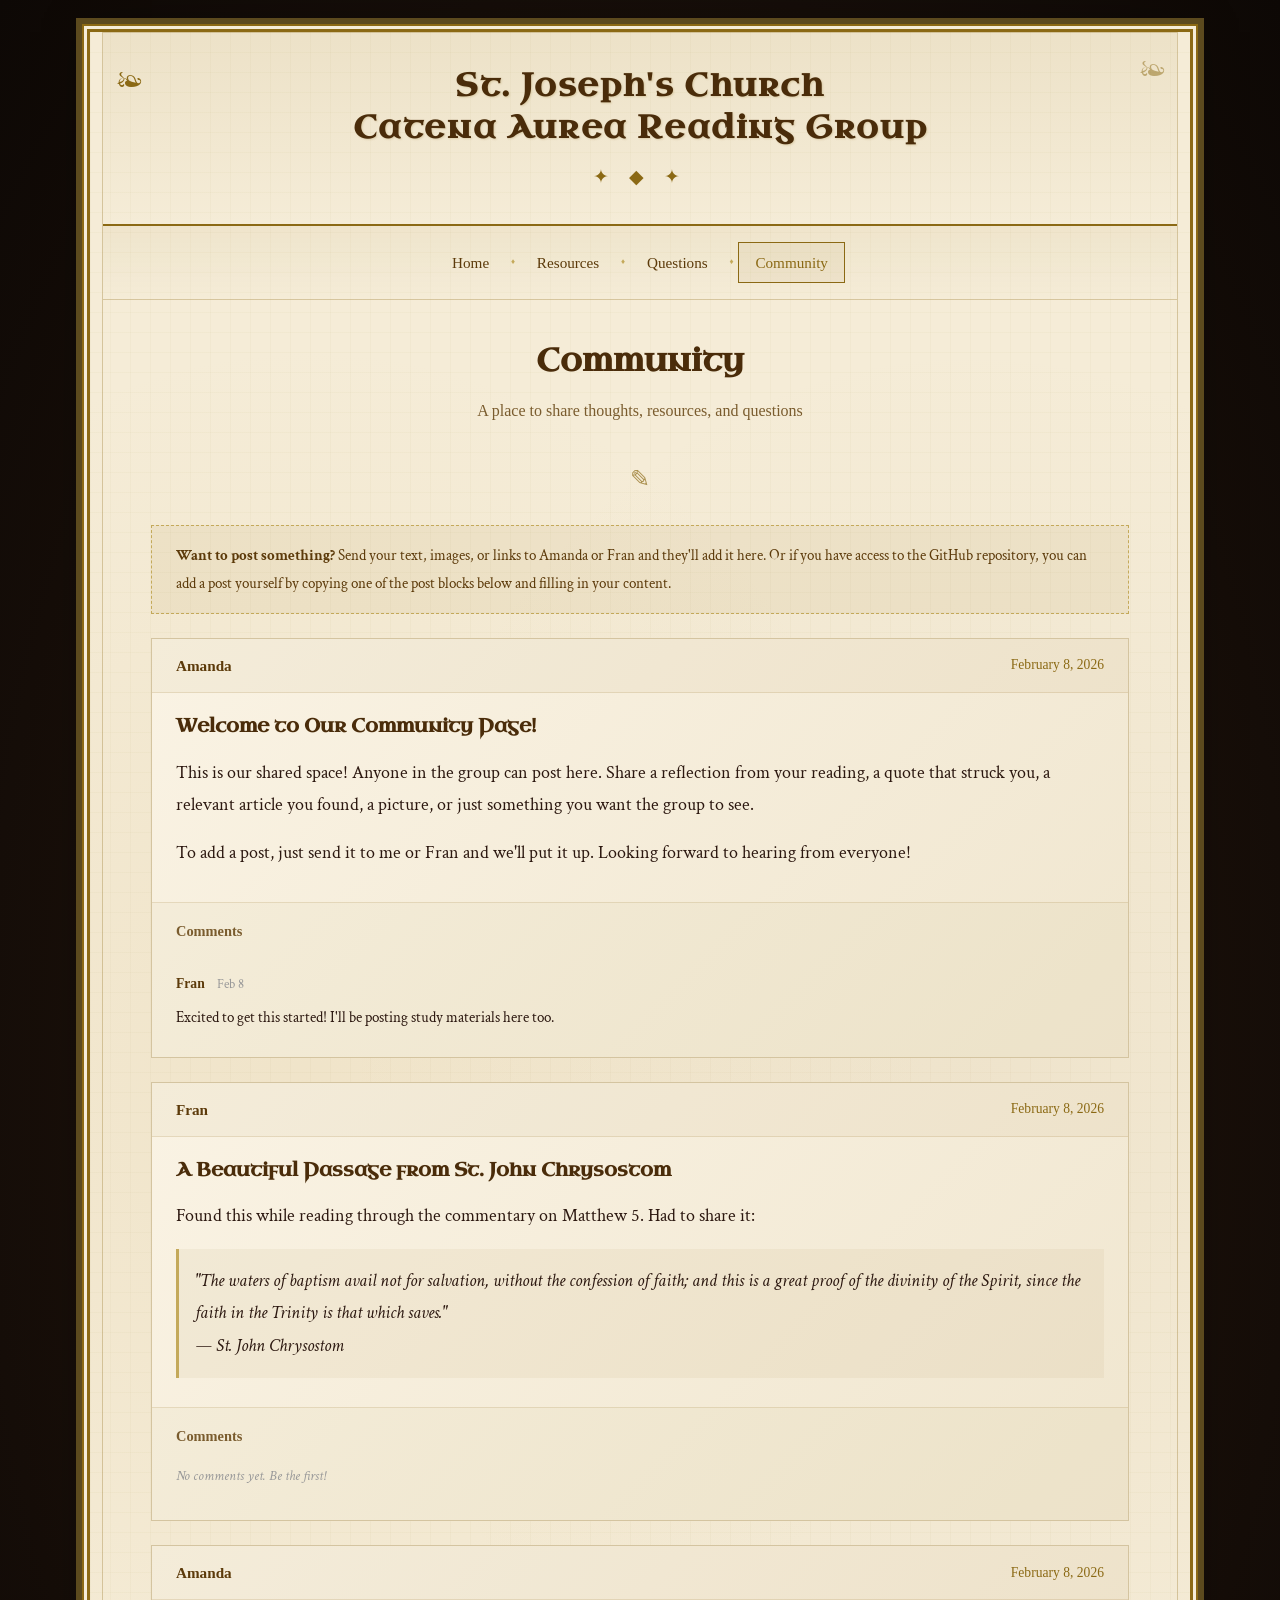
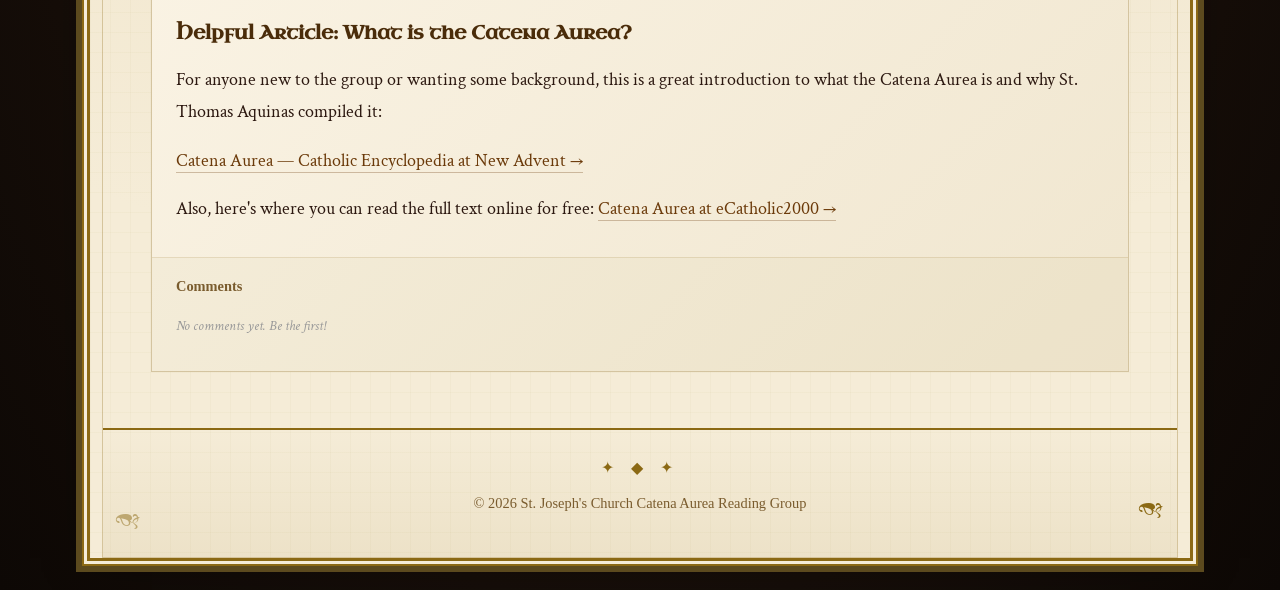
==== commit eab096c4: "Remove subtitle, redesign Community page as blog with comments - Remove "A Golden Chain of the Churc" ====
--- a/community.html
+++ b/community.html
@@ -2,14 +2,18 @@
 <html lang="en">
 <head>
     <!--
-        COMMUNITY PAGE
-        This page combines several sections:
-        - Announcements (upcoming meetings, news)
-        - Member Directory (contact info)
-        - Bios of Church Father commentators
-        - Interesting related articles
+        COMMUNITY PAGE — Blog-Style Posts
+        This is a shared space where anyone in the group can post.
+        Share thoughts, reflections, quotes, images, articles, or anything
+        related to our study.
 
-        Amanda/Fran: edit the content directly in each section below.
+        HOW TO ADD A NEW POST:
+        1. Copy one of the <article class="blog-post"> blocks below
+        2. Change the author, date, title, and content
+        3. Add your post at the TOP (newest first)
+        4. Commit the changes
+
+        Posts can include text, images, links, or quotes.
     -->
     <meta charset="UTF-8">
     <meta name="viewport" content="width=device-width, initial-scale=1.0">
@@ -23,7 +27,6 @@
 
     <header class="site-header">
         <h1>St. Joseph's Church<br>Catena Aurea Reading Group</h1>
-        <p class="subtitle">A Golden Chain of the Church Fathers</p>
         <div class="ornament">&#10022; &#9670; &#10022;</div>
     </header>
 
@@ -39,221 +42,110 @@
 
     <div class="page-content">
 
-        <h1 class="page-title">Our Community</h1>
-        <p class="page-subtitle">Announcements, members, and the Fathers who guide our study</p>
+        <h1 class="page-title">Community</h1>
+        <p class="page-subtitle">A place to share thoughts, resources, and questions</p>
 
         <div class="quill-decoration">&#9998;</div>
 
-        <!-- ============================================
-             ANNOUNCEMENTS
-             Add new announcements at the TOP of this
-             section so the newest is always first.
-             ============================================ -->
-        <h2>Announcements</h2>
-
-        <div class="announcement">
-            <p class="date">February 2026</p>
-            <h3>Welcome to Our New Website!</h3>
-            <p>
-                We're excited to launch the St. Joseph's Catena Aurea Reading
-                Group website. This will be our central place for study materials,
-                questions, quotes, and announcements. Please explore the pages
-                and let Amanda or Fran know if you'd like anything added.
-            </p>
+        <div class="notice">
+            <strong>Want to post something?</strong> Send your text, images, or links
+            to Amanda or Fran and they'll add it here. Or if you have access to the
+            GitHub repository, you can add a post yourself by copying one of the
+            post blocks below and filling in your content.
         </div>
 
-        <div class="announcement">
-            <p class="date">Upcoming</p>
-            <h3>Next Meeting</h3>
-            <p>
-                Our next meeting will cover Matthew, Chapters 1&ndash;3.
-                Please read through the Catena Aurea commentary for these
-                chapters before the meeting. Details to follow.
-            </p>
-        </div>
+        <!-- ============================================
+             COMMUNITY POSTS
+             Add new posts at the TOP so newest is first.
+             Copy an <article class="blog-post"> block to
+             create a new post.
+             ============================================ -->
 
-        <!-- Add more announcements by copying the block above -->
+        <!-- EXAMPLE POST — with an image -->
+        <article class="blog-post">
+            <div class="blog-post-header">
+                <span class="blog-post-author">Amanda</span>
+                <span class="blog-post-date">February 8, 2026</span>
+            </div>
+            <h3 class="blog-post-title">Welcome to Our Community Page!</h3>
+            <div class="blog-post-body">
+                <p>
+                    This is our shared space! Anyone in the group can post here.
+                    Share a reflection from your reading, a quote that struck you,
+                    a relevant article you found, a picture, or just something
+                    you want the group to see.
+                </p>
+                <p>
+                    To add a post, just send it to me or Fran and we'll put it up.
+                    Looking forward to hearing from everyone!
+                </p>
+            </div>
+            <div class="blog-post-comments">
+                <h4>Comments</h4>
+                <!-- Add comments by copying the comment block below -->
+                <div class="blog-comment">
+                    <span class="comment-author">Fran</span>
+                    <span class="comment-date">Feb 8</span>
+                    <p>Excited to get this started! I'll be posting study materials here too.</p>
+                </div>
+                <!-- To add a comment, copy this block:
+                <div class="blog-comment">
+                    <span class="comment-author">Name</span>
+                    <span class="comment-date">Date</span>
+                    <p>Your comment here.</p>
+                </div>
+                -->
+            </div>
+        </article>
 
-        <div class="ornament">&#10022;</div>
+        <!-- EXAMPLE POST — sharing a quote -->
+        <article class="blog-post">
+            <div class="blog-post-header">
+                <span class="blog-post-author">Fran</span>
+                <span class="blog-post-date">February 8, 2026</span>
+            </div>
+            <h3 class="blog-post-title">A Beautiful Passage from St. John Chrysostom</h3>
+            <div class="blog-post-body">
+                <p>Found this while reading through the commentary on Matthew 5. Had to share it:</p>
+                <blockquote>
+                    "The waters of baptism avail not for salvation, without the confession
+                    of faith; and this is a great proof of the divinity of the Spirit,
+                    since the faith in the Trinity is that which saves."
+                    <br><em>&mdash; St. John Chrysostom</em>
+                </blockquote>
+            </div>
+            <div class="blog-post-comments">
+                <h4>Comments</h4>
+                <p class="no-comments"><em>No comments yet. Be the first!</em></p>
+            </div>
+        </article>
 
-        <!-- ============================================
-             MEMBER DIRECTORY
-
-             PRIVACY NOTE: Only include information that
-             members have agreed to share publicly.
-             This page is visible to anyone on the internet.
-
-             If you want this to be private, consider
-             sharing contact info through email instead
-             and removing this section.
-             ============================================ -->
-        <h2>Member Directory</h2>
-
-        <div class="notice">
-            <strong>Privacy note:</strong> This website is publicly visible.
-            Only include contact information that members have explicitly
-            agreed to share online. For private contact info, consider using
-            a shared email list or group chat instead.
-        </div>
-
-        <!-- EXAMPLE MEMBER — copy this block to add more -->
-        <div class="member-card">
-            <div class="member-initial">A</div>
-            <div class="member-info">
-                <h3>Amanda</h3>
-                <p>Group Coordinator</p>
-                <p>Email: [add email here]</p>
+        <!-- EXAMPLE POST — sharing a link -->
+        <article class="blog-post">
+            <div class="blog-post-header">
+                <span class="blog-post-author">Amanda</span>
+                <span class="blog-post-date">February 8, 2026</span>
             </div>
-        </div>
-
-        <div class="member-card">
-            <div class="member-initial">F</div>
-            <div class="member-info">
-                <h3>Fran</h3>
-                <p>Study Materials & Resources</p>
-                <p>Email: [add email here]</p>
+            <h3 class="blog-post-title">Helpful Article: What is the Catena Aurea?</h3>
+            <div class="blog-post-body">
+                <p>
+                    For anyone new to the group or wanting some background, this is
+                    a great introduction to what the Catena Aurea is and why St. Thomas
+                    Aquinas compiled it:
+                </p>
+                <p>
+                    <a href="https://www.newadvent.org/cathen/03437a.htm">Catena Aurea &mdash; Catholic Encyclopedia at New Advent &rarr;</a>
+                </p>
+                <p>
+                    Also, here's where you can read the full text online for free:
+                    <a href="https://www.ecatholic2000.com/catena/untitled-111.shtml">Catena Aurea at eCatholic2000 &rarr;</a>
+                </p>
             </div>
-        </div>
-
-        <!-- Add more members by copying the member-card block above -->
-
-        <div class="ornament">&#10022;</div>
-
-        <!-- ============================================
-             CHURCH FATHER BIOS
-             Brief biographies of the major commentators
-             whose words appear in the Catena Aurea.
-             ============================================ -->
-        <h2>The Commentators of the Catena Aurea</h2>
-
-        <p>
-            St. Thomas Aquinas wove together the words of over eighty Church Fathers
-            and ecclesiastical writers. Here are some of the most frequently cited:
-        </p>
-
-        <div class="bio-entry">
-            <h3>St. John Chrysostom</h3>
-            <p class="dates">c. 349 &ndash; 407 AD</p>
-            <p>
-                Archbishop of Constantinople and Doctor of the Church. Known as
-                "Golden-Mouth" (<em>Chrysostomos</em>) for his extraordinary
-                eloquence. His homilies on Matthew's Gospel are among the most
-                frequently quoted sources in the Catena Aurea. He emphasized the
-                practical, moral application of Scripture to daily life.
-            </p>
-        </div>
-
-        <div class="bio-entry">
-            <h3>St. Augustine of Hippo</h3>
-            <p class="dates">354 &ndash; 430 AD</p>
-            <p>
-                Bishop of Hippo in North Africa and Doctor of the Church. One of
-                the most influential theologians in Western Christianity. His works
-                on grace, free will, and the Trinity shaped Catholic theology for
-                centuries. His commentaries in the Catena tend toward deep theological
-                and allegorical interpretation.
-            </p>
-        </div>
-
-        <div class="bio-entry">
-            <h3>St. Jerome</h3>
-            <p class="dates">c. 342 &ndash; 420 AD</p>
-            <p>
-                Priest, theologian, and Doctor of the Church. Best known for
-                translating the Bible into Latin (the Vulgate). His commentary on
-                Matthew is one of the most cited in the Catena Aurea. Jerome brought
-                extraordinary knowledge of Hebrew, Greek, and the Holy Land to
-                his biblical interpretation.
-            </p>
-        </div>
-
-        <div class="bio-entry">
-            <h3>St. Hilary of Poitiers</h3>
-            <p class="dates">c. 310 &ndash; 367 AD</p>
-            <p>
-                Bishop of Poitiers and Doctor of the Church, sometimes called the
-                "Athanasius of the West" for his defense of Trinitarian orthodoxy
-                against Arianism. His commentary on Matthew is the earliest surviving
-                Latin commentary on any Gospel.
-            </p>
-        </div>
-
-        <div class="bio-entry">
-            <h3>Origen of Alexandria</h3>
-            <p class="dates">c. 185 &ndash; 253 AD</p>
-            <p>
-                Early Church scholar and one of the most prolific writers of early
-                Christianity. While some of his speculative theology was later
-                condemned, his biblical commentaries remain deeply influential.
-                He favored allegorical interpretation and is heavily cited in the
-                Catena Aurea.
-            </p>
-        </div>
-
-        <div class="bio-entry">
-            <h3>St. Gregory the Great</h3>
-            <p class="dates">c. 540 &ndash; 604 AD</p>
-            <p>
-                Pope and Doctor of the Church. Known for his pastoral sensitivity
-                and clear teaching. His homilies on the Gospels combine theological
-                depth with practical guidance for Christian living.
-            </p>
-        </div>
-
-        <div class="bio-entry">
-            <h3>The Venerable Bede</h3>
-            <p class="dates">c. 672 &ndash; 735 AD</p>
-            <p>
-                English Benedictine monk, scholar, and Doctor of the Church.
-                His Gospel commentaries draw extensively on earlier Fathers
-                and are valued for their clarity and careful synthesis.
-            </p>
-        </div>
-
-        <div class="bio-entry">
-            <h3>Remigius of Auxerre</h3>
-            <p class="dates">c. 841 &ndash; 908 AD</p>
-            <p>
-                Benedictine monk and teacher. His Gospel commentaries, frequently
-                cited in the Catena Aurea, served as important educational texts
-                in the Carolingian period.
-            </p>
-        </div>
-
-        <div class="ornament">&#10022;</div>
-
-        <!-- ============================================
-             RELATED ARTICLES
-             Links to interesting articles, videos, and
-             other content related to the Catena Aurea
-             and our study.
-             ============================================ -->
-        <h2>Interesting Articles & Links</h2>
-
-        <div class="card-grid">
-            <div class="card">
-                <span class="card-type">Article</span>
-                <h3>What is the Catena Aurea?</h3>
-                <p>An introduction to St. Thomas Aquinas's masterful compilation of patristic commentary.</p>
-                <p><a href="https://www.newadvent.org/cathen/03437a.htm">Read at New Advent &rarr;</a></p>
+            <div class="blog-post-comments">
+                <h4>Comments</h4>
+                <p class="no-comments"><em>No comments yet. Be the first!</em></p>
             </div>
-
-            <div class="card">
-                <span class="card-type">Encyclopedia</span>
-                <h3>Thomas Aquinas</h3>
-                <p>Biography of the Angelic Doctor who compiled the Golden Chain.</p>
-                <p><a href="https://www.newadvent.org/cathen/14663b.htm">Read at New Advent &rarr;</a></p>
-            </div>
-
-            <div class="card">
-                <span class="card-type">Resource</span>
-                <h3>Church Fathers at New Advent</h3>
-                <p>The complete Fathers of the Church collection, available free online.</p>
-                <p><a href="https://www.newadvent.org/fathers/">Browse the Fathers &rarr;</a></p>
-            </div>
-        </div>
-
-        <!-- Add more article cards by copying the card block above -->
+        </article>
 
     </div><!-- end page-content -->
 
--- a/style.css
+++ b/style.css
@@ -560,22 +560,109 @@
 }
 
 /* ============================================================
-   ANNOUNCEMENTS
-   ============================================================ */
-
-.announcement {
-    border-bottom: 1px solid rgba(139, 105, 20, 0.2);
-    padding: 1.2rem 0;
-}
-
-.announcement:last-child {
+   BLOG POSTS — Community page
+   ============================================================ */
+
+.blog-post {
+    background: linear-gradient(135deg, #faf3e4, #f0e6cf);
+    border: 1px solid #d4c4a0;
+    margin: 1.5rem 0;
+    padding: 0;
+}
+
+.blog-post-header {
+    display: flex;
+    justify-content: space-between;
+    align-items: center;
+    padding: 0.8rem 1.5rem;
+    border-bottom: 1px solid rgba(139, 105, 20, 0.15);
+    background: rgba(139, 105, 20, 0.05);
+}
+
+.blog-post-author {
+    font-family: 'IM Fell English SC', serif;
+    font-size: 0.95rem;
+    color: #5c3a0a;
+    font-weight: 700;
+}
+
+.blog-post-date {
+    font-family: 'IM Fell English SC', serif;
+    font-size: 0.85rem;
+    color: #8B6914;
+}
+
+.blog-post-title {
+    font-family: 'Uncial Antiqua', serif;
+    font-size: 1.2rem;
+    color: #4a2c0a;
+    padding: 1rem 1.5rem 0;
+    margin: 0;
+    border: none;
+}
+
+.blog-post-body {
+    padding: 0.8rem 1.5rem 1rem;
+}
+
+.blog-post-body blockquote {
+    background-color: rgba(139, 105, 20, 0.06);
+    border-left: 3px solid #c4a95a;
+    padding: 1rem;
+    margin: 0.8rem 0;
+    font-style: italic;
+}
+
+.blog-post-body img {
+    max-width: 100%;
+    margin: 0.8rem 0;
+    border: 1px solid #d4c4a0;
+}
+
+/* Comments section within a blog post */
+.blog-post-comments {
+    border-top: 1px solid rgba(139, 105, 20, 0.15);
+    padding: 1rem 1.5rem;
+    background: rgba(139, 105, 20, 0.03);
+}
+
+.blog-post-comments h4 {
+    font-family: 'IM Fell English SC', serif;
+    font-size: 0.9rem;
+    color: #7a5c2e;
+    margin-bottom: 0.8rem;
+}
+
+.blog-comment {
+    padding: 0.6rem 0;
+    border-bottom: 1px solid rgba(139, 105, 20, 0.1);
+}
+
+.blog-comment:last-child {
     border-bottom: none;
 }
 
-.announcement .date {
+.comment-author {
     font-family: 'IM Fell English SC', serif;
     font-size: 0.85rem;
-    color: #8B6914;
+    color: #5c3a0a;
+    font-weight: 700;
+    margin-right: 0.5rem;
+}
+
+.comment-date {
+    font-size: 0.8rem;
+    color: #999;
+}
+
+.blog-comment p {
+    font-size: 0.95rem;
+    margin: 0.3rem 0 0;
+}
+
+.no-comments {
+    font-size: 0.9rem;
+    color: #999;
 }
 
 .announcement h3 {
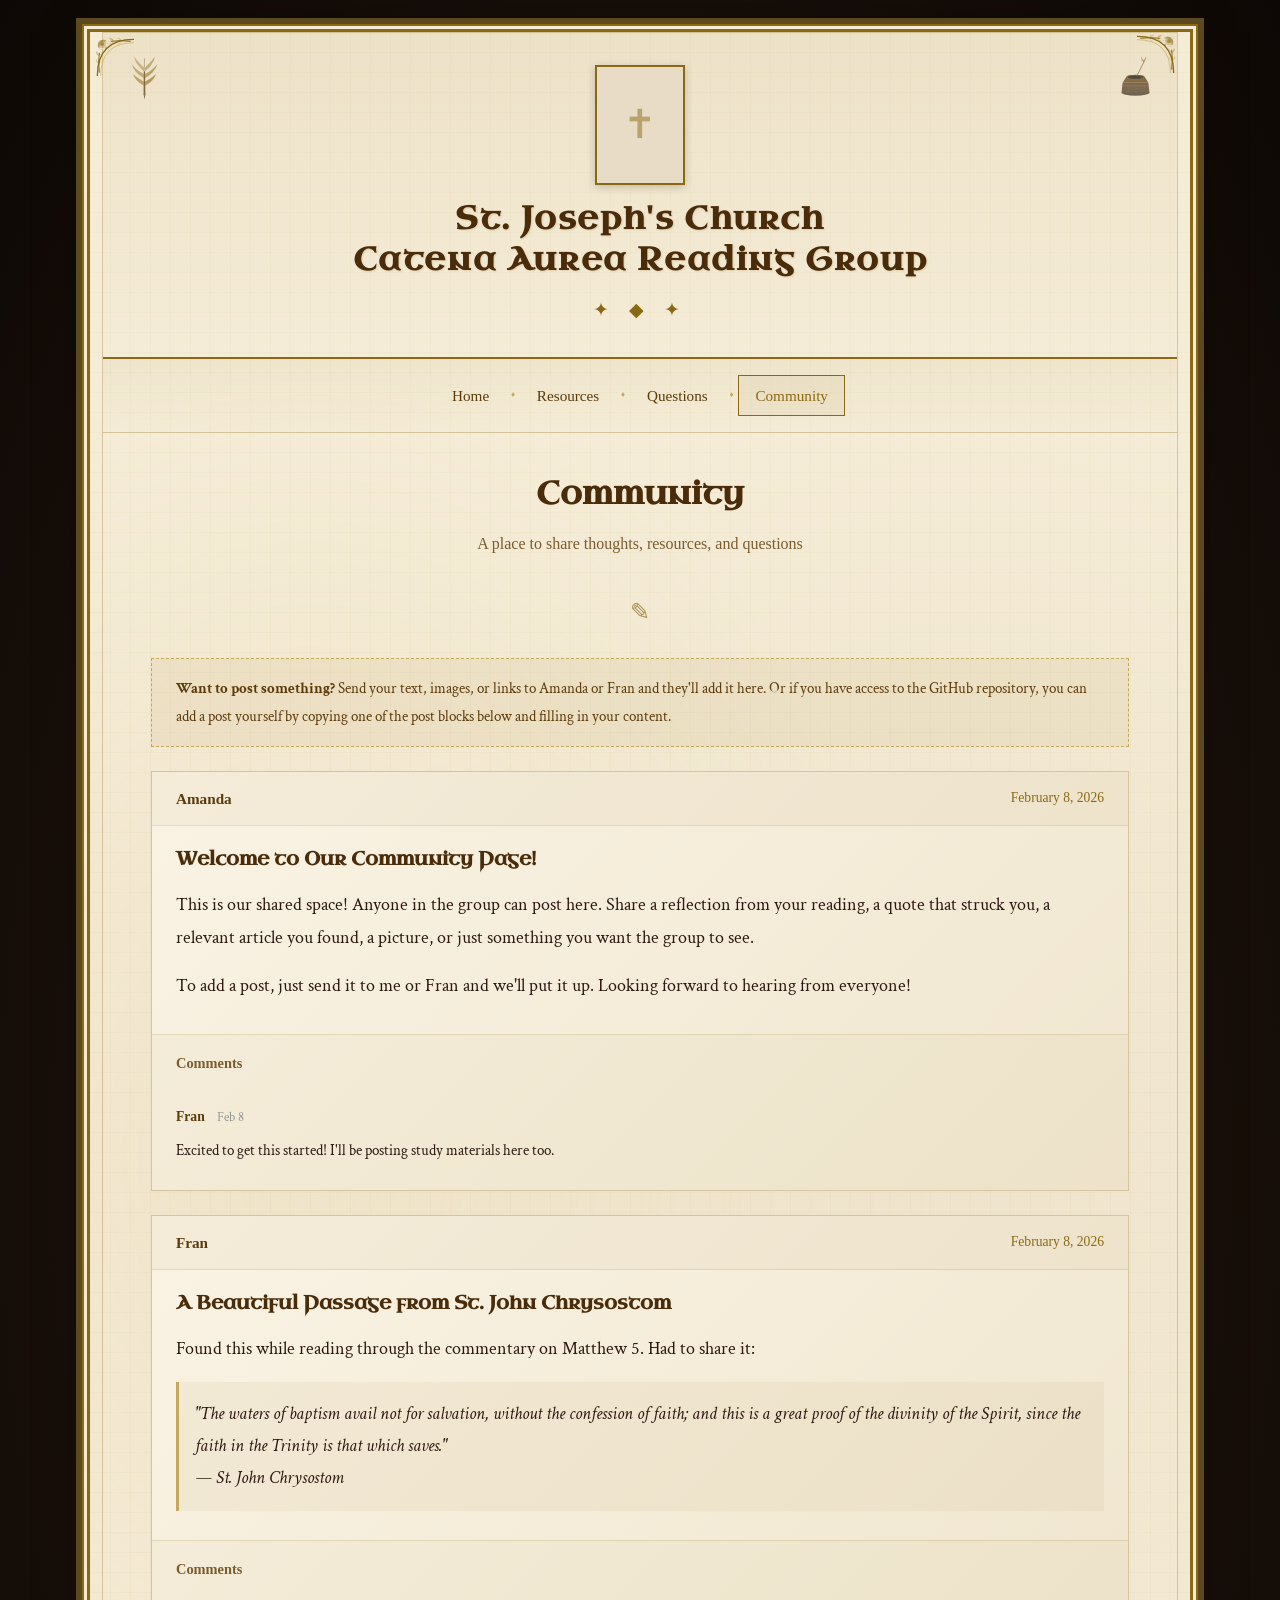
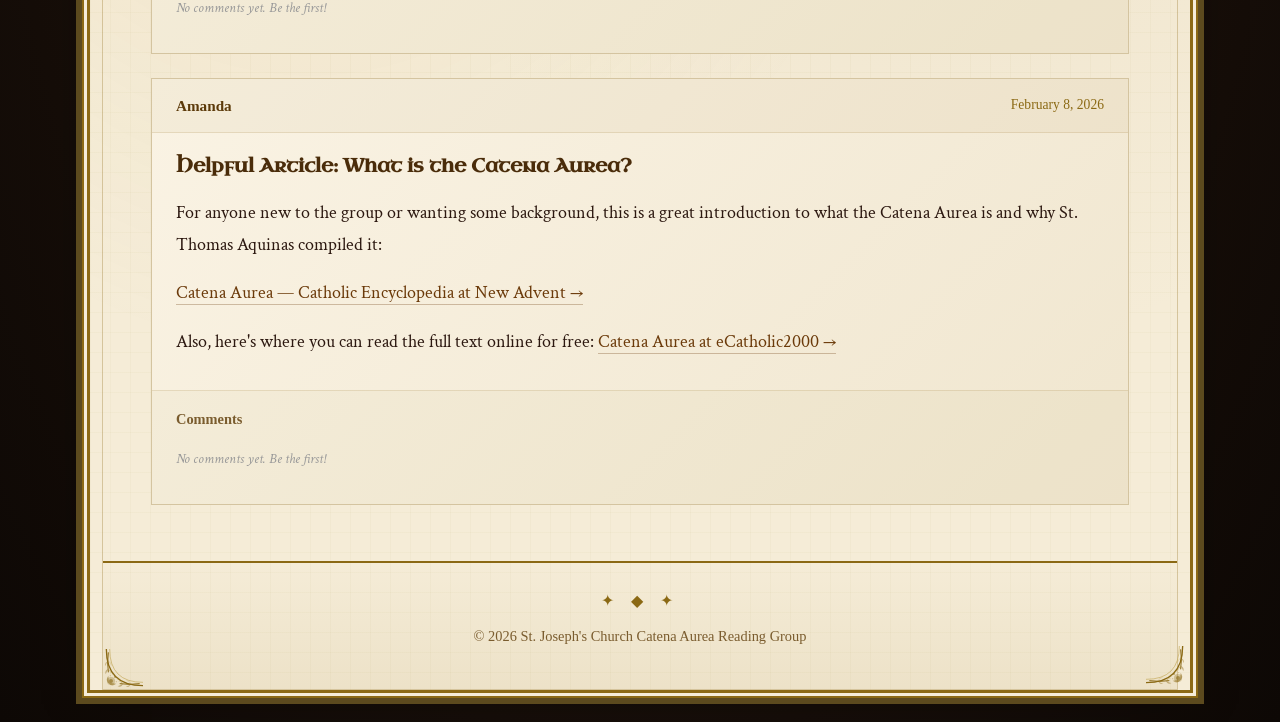
==== commit 87014577: "Add quill/inkwell icons, medieval corner ornaments, and portrait space - Create SVG quill pen icon (" ====
--- a/community.html
+++ b/community.html
@@ -26,6 +26,15 @@
 <div class="page-inner">
 
     <header class="site-header">
+        <div class="header-icon-left">
+            <img src="images/quill.svg" alt="Quill">
+        </div>
+        <div class="header-icon-right">
+            <img src="images/inkwell.svg" alt="Inkwell">
+        </div>
+        <div class="header-portrait">
+            <div class="portrait-placeholder">&#10013;</div>
+        </div>
         <h1>St. Joseph's Church<br>Catena Aurea Reading Group</h1>
         <div class="ornament">&#10022; &#9670; &#10022;</div>
     </header>
--- a/style.css
+++ b/style.css
@@ -81,24 +81,27 @@
     /* The multi-layer box-shadow creates the ornate gold border effect */
 }
 
-/* Decorative corner flourishes using CSS pseudo-elements */
+/* Decorative corner ornaments using SVG images */
 .page-frame::before,
 .page-frame::after {
-    content: "❧";
+    content: "";
     position: absolute;
-    font-size: 2rem;
-    color: #8B6914;
+    width: 80px;
+    height: 80px;
+    background-image: url('images/border-corner.svg');
+    background-size: contain;
+    background-repeat: no-repeat;
     z-index: 2;
 }
 
 .page-frame::before {
-    top: 18px;
-    left: 24px;
+    top: 4px;
+    left: 4px;
 }
 
 .page-frame::after {
-    bottom: 18px;
-    right: 24px;
+    bottom: 4px;
+    right: 4px;
     transform: rotate(180deg);
 }
 
@@ -112,22 +115,26 @@
 
 .page-inner::before,
 .page-inner::after {
-    content: "❧";
+    content: "";
     position: absolute;
-    font-size: 2rem;
-    color: rgba(139, 105, 20, 0.5);
+    width: 80px;
+    height: 80px;
+    background-image: url('images/border-corner.svg');
+    background-size: contain;
+    background-repeat: no-repeat;
     z-index: 2;
 }
 
 .page-inner::before {
-    top: 6px;
-    right: 12px;
+    top: 0;
+    right: 0;
+    transform: scaleX(-1);
 }
 
 .page-inner::after {
-    bottom: 6px;
-    left: 12px;
-    transform: rotate(180deg);
+    bottom: 0;
+    left: 0;
+    transform: scaleY(-1);
 }
 
 /* ============================================================
@@ -144,12 +151,58 @@
         transparent);
 }
 
-/* Decorative cross above the title */
-.site-header .cross-icon {
-    font-size: 2rem;
-    color: #8B6914;
-    display: block;
-    margin-bottom: 0.3rem;
+/* Quill and inkwell icons flanking the header */
+.header-icon-left,
+.header-icon-right {
+    position: absolute;
+    top: 1.2rem;
+    width: 35px;
+    height: 50px;
+    opacity: 0.7;
+}
+
+.header-icon-left {
+    left: 1.5rem;
+}
+
+.header-icon-right {
+    right: 1.5rem;
+}
+
+.header-icon-left img,
+.header-icon-right img {
+    width: 100%;
+    height: 100%;
+}
+
+/* Thomas Aquinas portrait */
+.header-portrait {
+    width: 90px;
+    height: 120px;
+    margin: 0 auto 0.8rem;
+    border: 2px solid #8B6914;
+    box-shadow: 0 2px 8px rgba(0, 0, 0, 0.2);
+    overflow: hidden;
+    background-color: #e8dcc6;
+}
+
+.header-portrait img {
+    width: 100%;
+    height: 100%;
+    object-fit: cover;
+}
+
+/* Placeholder when no portrait image is set yet */
+.header-portrait .portrait-placeholder {
+    width: 100%;
+    height: 100%;
+    display: flex;
+    align-items: center;
+    justify-content: center;
+    font-family: 'Uncial Antiqua', serif;
+    font-size: 2.5rem;
+    color: #8B6914;
+    opacity: 0.5;
 }
 
 .site-header h1 {
@@ -867,6 +920,15 @@
     .card-grid {
         grid-template-columns: 1fr;
     }
+
+    /* Scale down corner ornaments on tablets */
+    .page-frame::before,
+    .page-frame::after,
+    .page-inner::before,
+    .page-inner::after {
+        width: 60px;
+        height: 60px;
+    }
 }
 
 @media (max-width: 600px) {
@@ -904,9 +966,33 @@
         font-size: 1.5rem;
     }
 
-    .member-card {
-        flex-direction: column;
-        align-items: center;
-        text-align: center;
-    }
-}
+    /* Portrait and icons scale on phone */
+    .header-portrait {
+        width: 70px;
+        height: 95px;
+    }
+
+    .header-icon-left,
+    .header-icon-right {
+        width: 25px;
+        height: 38px;
+        top: 0.8rem;
+    }
+
+    .header-icon-left {
+        left: 0.8rem;
+    }
+
+    .header-icon-right {
+        right: 0.8rem;
+    }
+
+    /* Smaller corner ornaments on phones */
+    .page-frame::before,
+    .page-frame::after,
+    .page-inner::before,
+    .page-inner::after {
+        width: 45px;
+        height: 45px;
+    }
+}
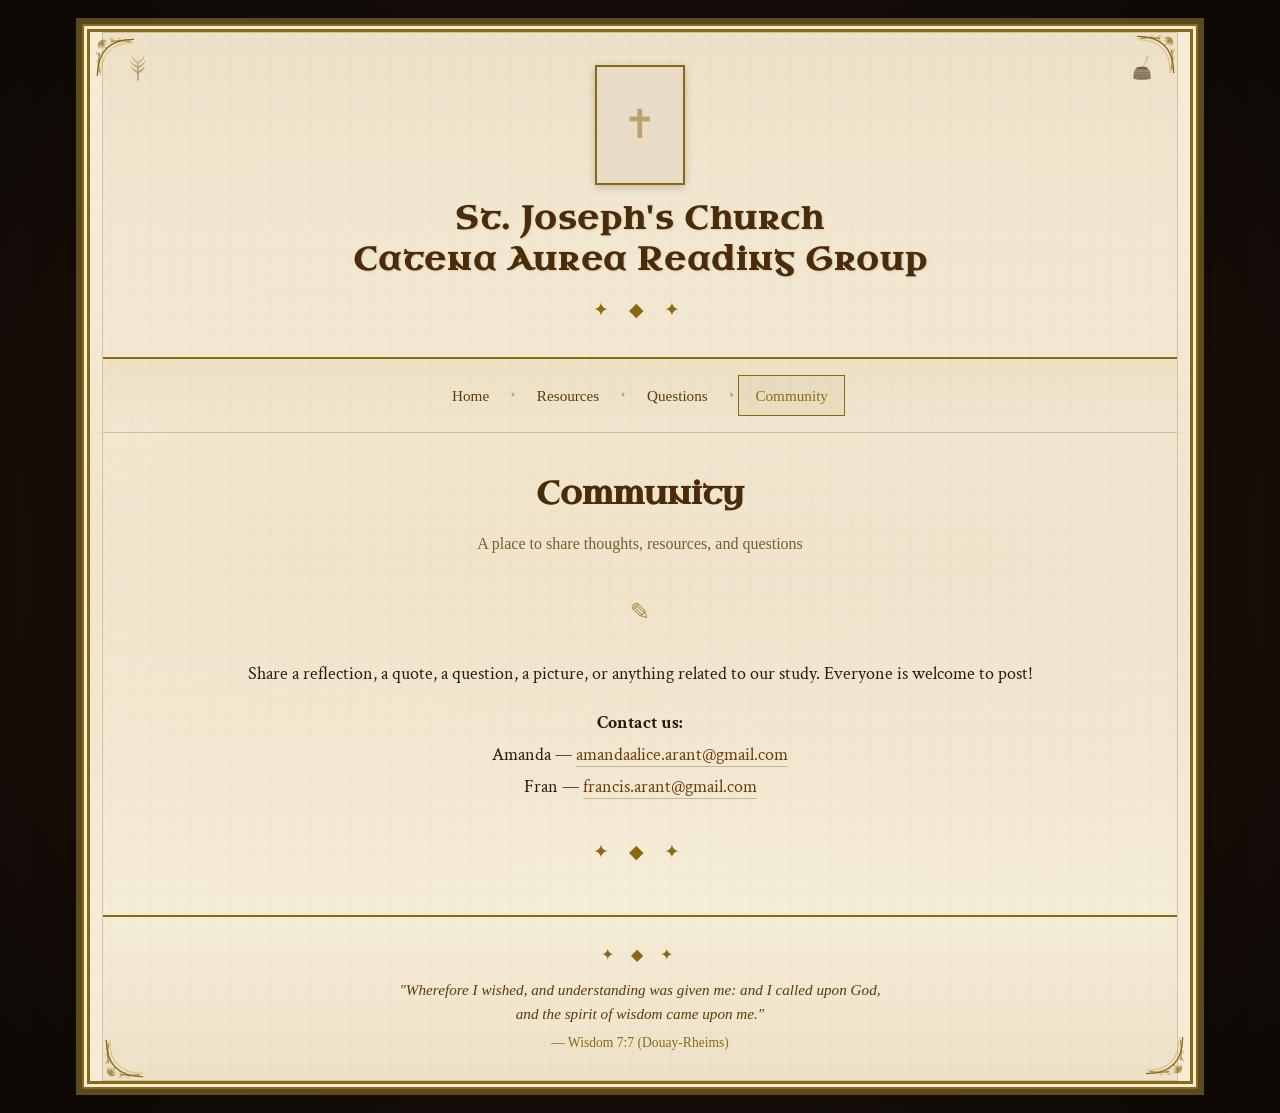
==== commit 97a736d8: "Update site: Disqus commenting, new footer, commentary links, smaller icons - Replace blog posts wit" ====
--- a/community.html
+++ b/community.html
@@ -1,20 +1,6 @@
 <!DOCTYPE html>
 <html lang="en">
 <head>
-    <!--
-        COMMUNITY PAGE — Blog-Style Posts
-        This is a shared space where anyone in the group can post.
-        Share thoughts, reflections, quotes, images, articles, or anything
-        related to our study.
-
-        HOW TO ADD A NEW POST:
-        1. Copy one of the <article class="blog-post"> blocks below
-        2. Change the author, date, title, and content
-        3. Add your post at the TOP (newest first)
-        4. Commit the changes
-
-        Posts can include text, images, links, or quotes.
-    -->
     <meta charset="UTF-8">
     <meta name="viewport" content="width=device-width, initial-scale=1.0">
     <title>Community &mdash; St. Joseph's Catena Aurea Reading Group</title>
@@ -56,111 +42,59 @@
 
         <div class="quill-decoration">&#9998;</div>
 
-        <div class="notice">
-            <strong>Want to post something?</strong> Send your text, images, or links
-            to Amanda or Fran and they'll add it here. Or if you have access to the
-            GitHub repository, you can add a post yourself by copying one of the
-            post blocks below and filling in your content.
-        </div>
+        <p class="text-center">
+            Share a reflection, a quote, a question, a picture, or anything
+            related to our study. Everyone is welcome to post!
+        </p>
 
-        <!-- ============================================
-             COMMUNITY POSTS
-             Add new posts at the TOP so newest is first.
-             Copy an <article class="blog-post"> block to
-             create a new post.
-             ============================================ -->
+        <p class="text-center" style="margin-bottom: 2rem;">
+            <strong>Contact us:</strong><br>
+            Amanda &mdash; <a href="mailto:amandaalice.arant@gmail.com">amandaalice.arant@gmail.com</a><br>
+            Fran &mdash; <a href="mailto:francis.arant@gmail.com">francis.arant@gmail.com</a>
+        </p>
 
-        <!-- EXAMPLE POST — with an image -->
-        <article class="blog-post">
-            <div class="blog-post-header">
-                <span class="blog-post-author">Amanda</span>
-                <span class="blog-post-date">February 8, 2026</span>
-            </div>
-            <h3 class="blog-post-title">Welcome to Our Community Page!</h3>
-            <div class="blog-post-body">
-                <p>
-                    This is our shared space! Anyone in the group can post here.
-                    Share a reflection from your reading, a quote that struck you,
-                    a relevant article you found, a picture, or just something
-                    you want the group to see.
-                </p>
-                <p>
-                    To add a post, just send it to me or Fran and we'll put it up.
-                    Looking forward to hearing from everyone!
-                </p>
-            </div>
-            <div class="blog-post-comments">
-                <h4>Comments</h4>
-                <!-- Add comments by copying the comment block below -->
-                <div class="blog-comment">
-                    <span class="comment-author">Fran</span>
-                    <span class="comment-date">Feb 8</span>
-                    <p>Excited to get this started! I'll be posting study materials here too.</p>
-                </div>
-                <!-- To add a comment, copy this block:
-                <div class="blog-comment">
-                    <span class="comment-author">Name</span>
-                    <span class="comment-date">Date</span>
-                    <p>Your comment here.</p>
-                </div>
-                -->
-            </div>
-        </article>
+        <div class="ornament">&#10022; &#9670; &#10022;</div>
 
-        <!-- EXAMPLE POST — sharing a quote -->
-        <article class="blog-post">
-            <div class="blog-post-header">
-                <span class="blog-post-author">Fran</span>
-                <span class="blog-post-date">February 8, 2026</span>
-            </div>
-            <h3 class="blog-post-title">A Beautiful Passage from St. John Chrysostom</h3>
-            <div class="blog-post-body">
-                <p>Found this while reading through the commentary on Matthew 5. Had to share it:</p>
-                <blockquote>
-                    "The waters of baptism avail not for salvation, without the confession
-                    of faith; and this is a great proof of the divinity of the Spirit,
-                    since the faith in the Trinity is that which saves."
-                    <br><em>&mdash; St. John Chrysostom</em>
-                </blockquote>
-            </div>
-            <div class="blog-post-comments">
-                <h4>Comments</h4>
-                <p class="no-comments"><em>No comments yet. Be the first!</em></p>
-            </div>
-        </article>
+        <!-- DISQUS COMMENTING SYSTEM
+             This embeds a free commenting system where anyone can post
+             without needing an account. They can post as a guest.
 
-        <!-- EXAMPLE POST — sharing a link -->
-        <article class="blog-post">
-            <div class="blog-post-header">
-                <span class="blog-post-author">Amanda</span>
-                <span class="blog-post-date">February 8, 2026</span>
-            </div>
-            <h3 class="blog-post-title">Helpful Article: What is the Catena Aurea?</h3>
-            <div class="blog-post-body">
-                <p>
-                    For anyone new to the group or wanting some background, this is
-                    a great introduction to what the Catena Aurea is and why St. Thomas
-                    Aquinas compiled it:
-                </p>
-                <p>
-                    <a href="https://www.newadvent.org/cathen/03437a.htm">Catena Aurea &mdash; Catholic Encyclopedia at New Advent &rarr;</a>
-                </p>
-                <p>
-                    Also, here's where you can read the full text online for free:
-                    <a href="https://www.ecatholic2000.com/catena/untitled-111.shtml">Catena Aurea at eCatholic2000 &rarr;</a>
-                </p>
-            </div>
-            <div class="blog-post-comments">
-                <h4>Comments</h4>
-                <p class="no-comments"><em>No comments yet. Be the first!</em></p>
-            </div>
-        </article>
+             TO ACTIVATE THIS:
+             1. Go to https://disqus.com/ and click "Get Started"
+             2. Click "I want to install Disqus on my site"
+             3. Enter a site name (e.g., "stjosephs-catena-aurea")
+             4. Choose the free "Basic" plan
+             5. Select "Universal Code" as your platform
+             6. Replace "stjosephs-catena-aurea" below with your Disqus shortname
+             7. In Disqus settings, enable "Allow guests to comment"
+        -->
+        <div id="disqus_thread"></div>
+        <script>
+            var disqus_config = function () {
+                this.page.url = 'https://farant.github.io/biblestudy/community.html';
+                this.page.identifier = 'community';
+            };
+            (function() {
+                var d = document, s = d.createElement('script');
+                // REPLACE 'stjosephs-catena-aurea' with your actual Disqus shortname
+                s.src = 'https://stjosephs-catena-aurea.disqus.com/embed.js';
+                s.setAttribute('data-timestamp', +new Date());
+                (d.head || d.body).appendChild(s);
+            })();
+        </script>
+        <noscript>
+            <p>To view the community discussion, please enable JavaScript in your browser.</p>
+        </noscript>
 
     </div><!-- end page-content -->
 
     <footer class="site-footer">
         <div class="footer-ornament">&#10022; &#9670; &#10022;</div>
-        <p>&copy; 2026 St. Joseph's Church Catena Aurea Reading Group</p>
+        <p class="footer-verse">
+            "Wherefore I wished, and understanding was given me: and I called
+            upon God, and the spirit of wisdom came upon me."
+        </p>
+        <p class="footer-cite">&mdash; Wisdom 7:7 (Douay-Rheims)</p>
     </footer>
 
 </div>
--- a/style.css
+++ b/style.css
@@ -156,9 +156,9 @@
 .header-icon-right {
     position: absolute;
     top: 1.2rem;
-    width: 35px;
-    height: 50px;
-    opacity: 0.7;
+    width: 22px;
+    height: 32px;
+    opacity: 0.6;
 }
 
 .header-icon-left {
@@ -299,6 +299,14 @@
     font-family: 'Uncial Antiqua', serif;
     font-size: 1.3rem;
     color: #4a2c0a;
+}
+
+.currently-reading-chapter {
+    font-family: 'IM Fell English SC', serif;
+    font-size: 1rem;
+    color: #5c3a0a;
+    margin-top: 0.2rem;
+    margin-bottom: 0;
 }
 
 /* ============================================================
@@ -617,7 +625,7 @@
    ============================================================ */
 
 .blog-post {
-    background: linear-gradient(135deg, #faf3e4, #f0e6cf);
+    background: #ffffff;
     border: 1px solid #d4c4a0;
     margin: 1.5rem 0;
     padding: 0;
@@ -828,6 +836,21 @@
     margin-bottom: 0.5rem;
 }
 
+.site-footer .footer-verse {
+    font-style: italic;
+    font-size: 0.95rem;
+    color: #5c3a0a;
+    max-width: 500px;
+    margin: 0 auto 0.3rem;
+    line-height: 1.6;
+}
+
+.site-footer .footer-cite {
+    font-size: 0.85rem;
+    color: #8B6914;
+    margin-bottom: 0;
+}
+
 /* ============================================================
    HELPER / UTILITY CLASSES
    ============================================================ */
@@ -974,8 +997,8 @@
 
     .header-icon-left,
     .header-icon-right {
-        width: 25px;
-        height: 38px;
+        width: 18px;
+        height: 26px;
         top: 0.8rem;
     }
 
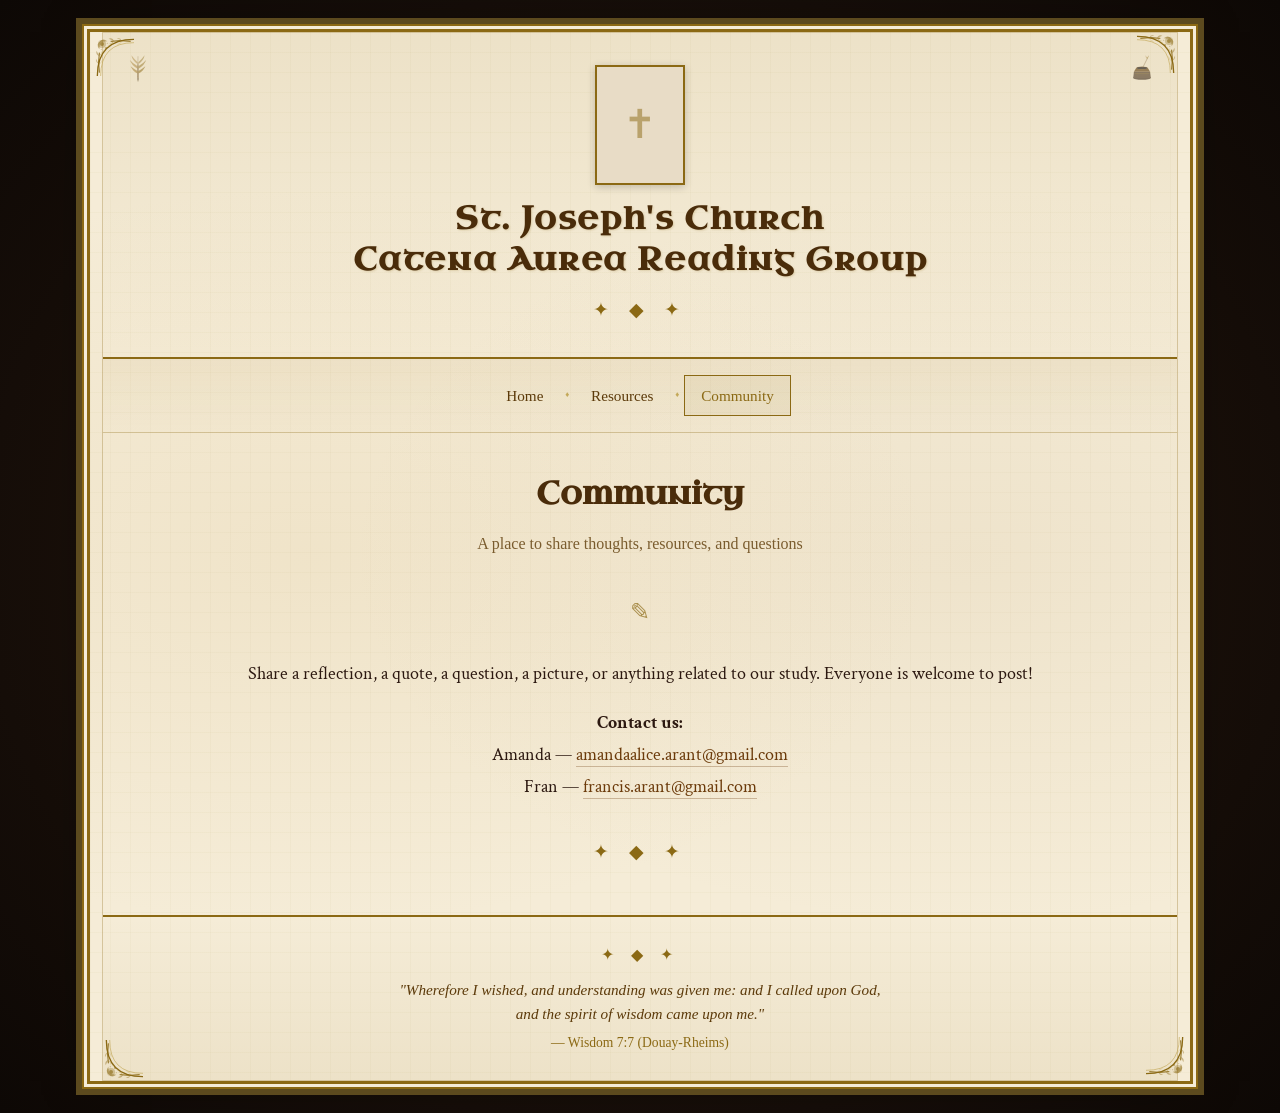
==== commit 4a8d7429: "Simplify site: remove Questions page, clean up Resources, fix spacing - Delete Questions page and re" ====
--- a/community.html
+++ b/community.html
@@ -29,8 +29,6 @@
         <a href="index.html">Home</a>
         <span class="sep">&#9830;</span>
         <a href="resources.html">Resources</a>
-        <span class="sep">&#9830;</span>
-        <a href="questions.html">Questions</a>
         <span class="sep">&#9830;</span>
         <a href="community.html" class="active">Community</a>
     </nav>
--- a/style.css
+++ b/style.css
@@ -398,7 +398,7 @@
     float: left;
     line-height: 0.85;
     color: #8B6914;
-    margin-right: 0.15em;
+    margin-right: -0.05em;
     margin-top: 0.05em;
     text-shadow: 2px 2px 4px rgba(139, 105, 20, 0.3);
     /* In real illuminated manuscripts, the first letter was
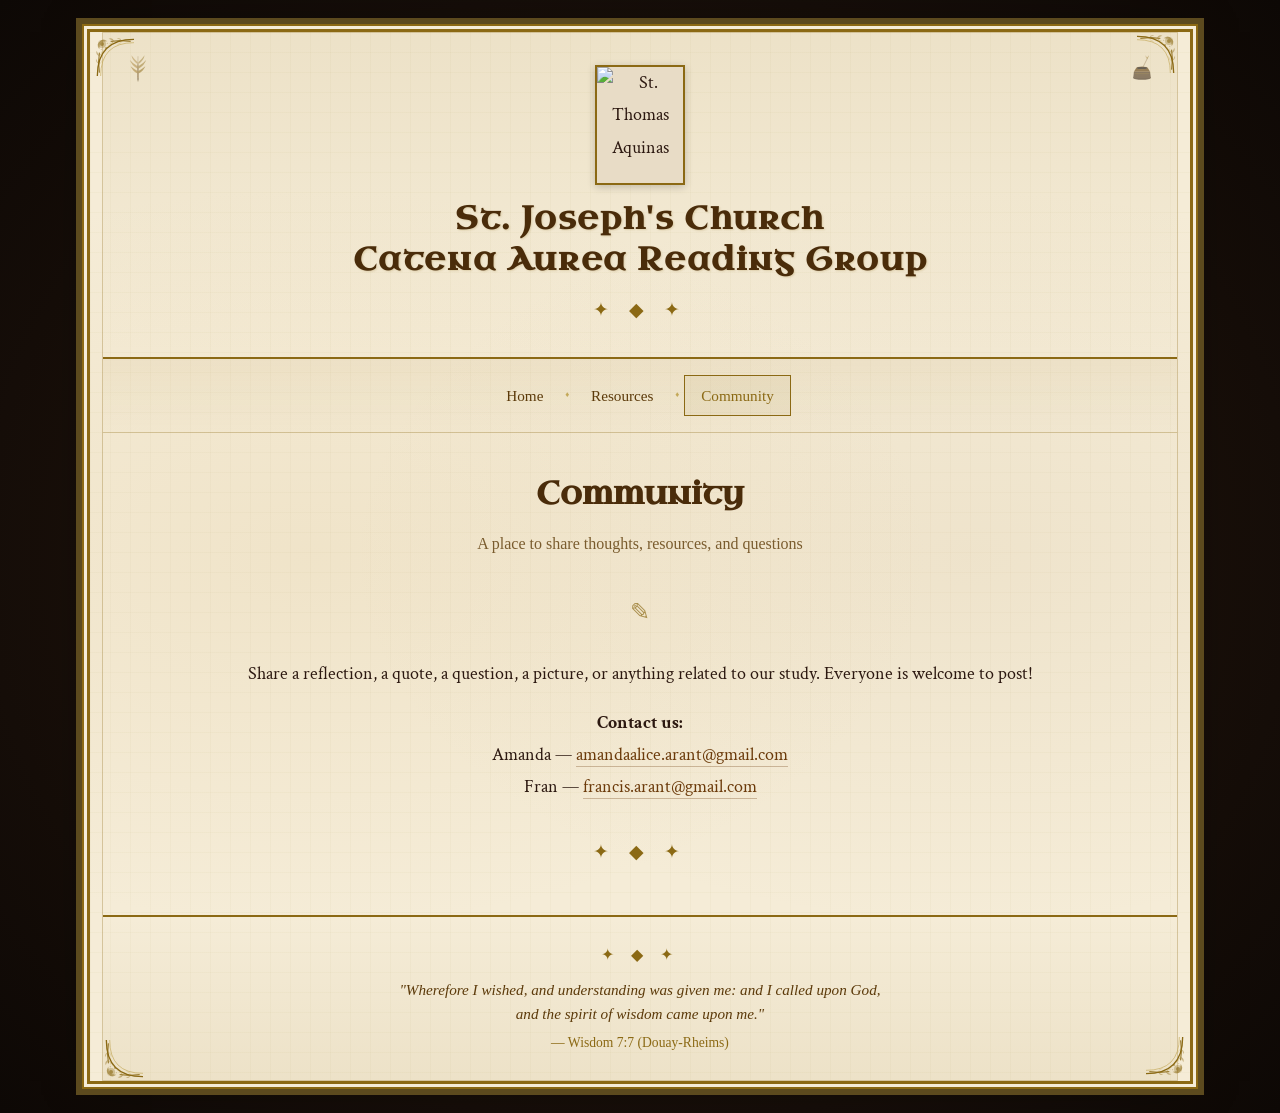
==== commit 4e854644: "Add address, wire up portrait image reference on all pages - Add house address (4284 U.S. Route 5 S," ====
--- a/community.html
+++ b/community.html
@@ -19,7 +19,7 @@
             <img src="images/inkwell.svg" alt="Inkwell">
         </div>
         <div class="header-portrait">
-            <div class="portrait-placeholder">&#10013;</div>
+            <img src="images/aquinas-portrait.jpg" alt="St. Thomas Aquinas">
         </div>
         <h1>St. Joseph's Church<br>Catena Aurea Reading Group</h1>
         <div class="ornament">&#10022; &#9670; &#10022;</div>
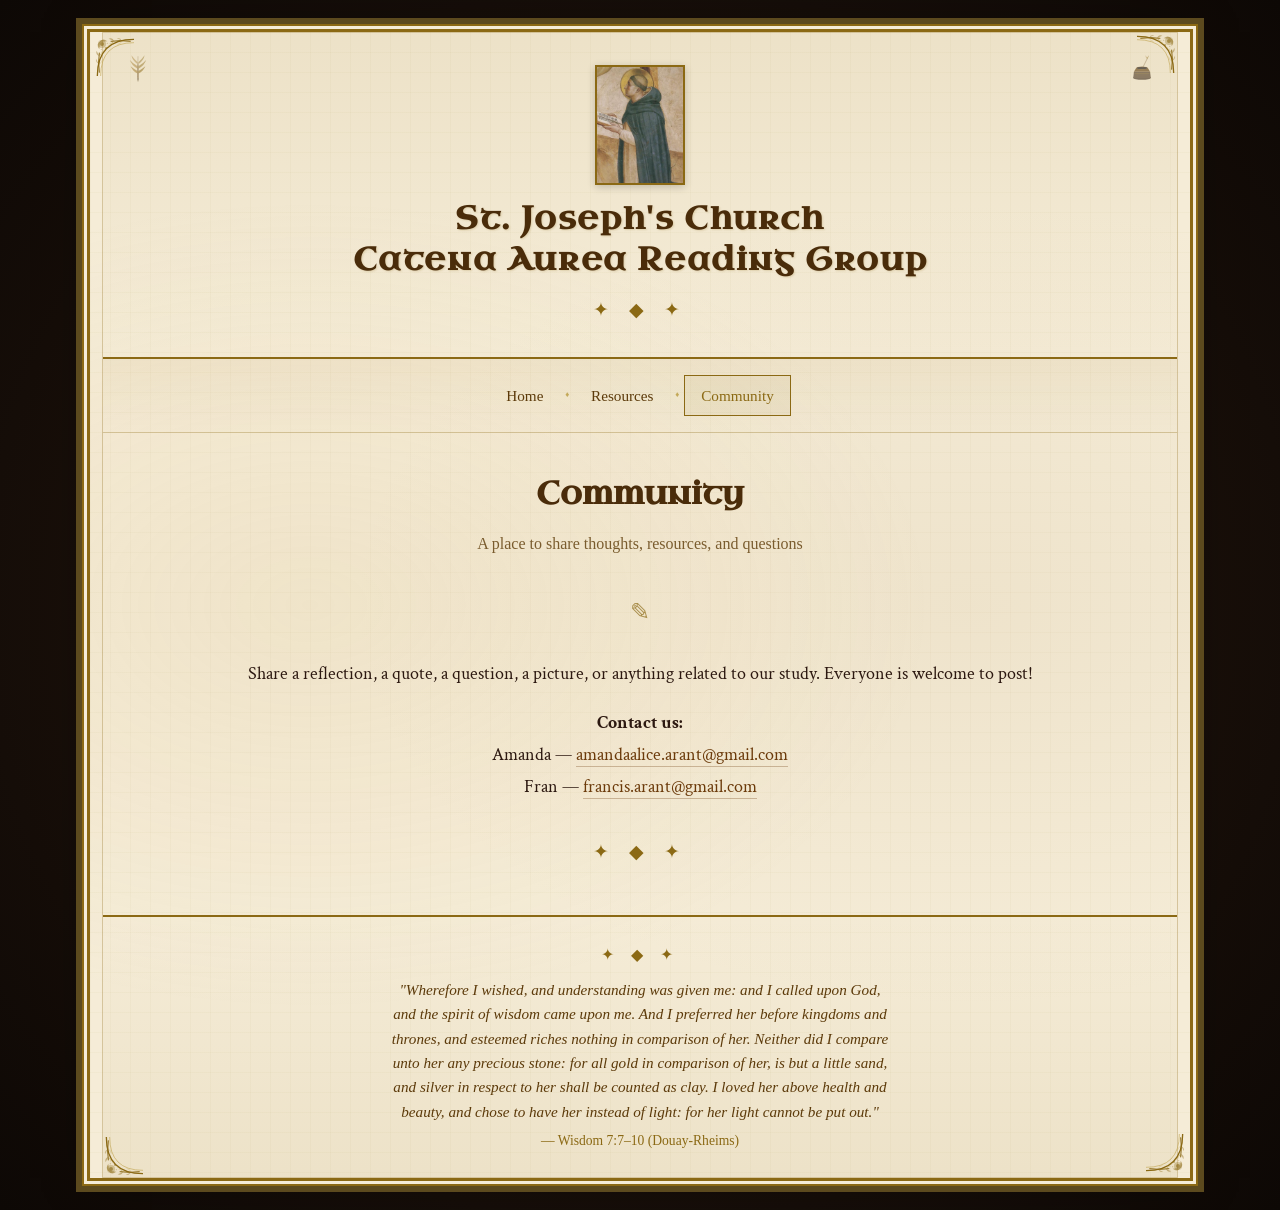
==== commit 97ec58ef: "Add Aquinas portrait, replace homepage with blessing, expand Wisdom quote - Add Fra Angelico St. Tho" ====
--- a/community.html
+++ b/community.html
@@ -90,9 +90,15 @@
         <div class="footer-ornament">&#10022; &#9670; &#10022;</div>
         <p class="footer-verse">
             "Wherefore I wished, and understanding was given me: and I called
-            upon God, and the spirit of wisdom came upon me."
+            upon God, and the spirit of wisdom came upon me. And I preferred
+            her before kingdoms and thrones, and esteemed riches nothing in
+            comparison of her. Neither did I compare unto her any precious
+            stone: for all gold in comparison of her, is but a little sand,
+            and silver in respect to her shall be counted as clay. I loved
+            her above health and beauty, and chose to have her instead of
+            light: for her light cannot be put out."
         </p>
-        <p class="footer-cite">&mdash; Wisdom 7:7 (Douay-Rheims)</p>
+        <p class="footer-cite">&mdash; Wisdom 7:7&ndash;10 (Douay-Rheims)</p>
     </footer>
 
 </div>
--- a/style.css
+++ b/style.css
@@ -310,7 +310,24 @@
 }
 
 /* ============================================================
-   HOMEPAGE — THE OPEN BOOK
+   HOMEPAGE — BLESSING MESSAGE
+   ============================================================ */
+
+.home-blessing {
+    text-align: center;
+    padding: 3rem 2rem;
+}
+
+.blessing-text {
+    font-family: 'Uncial Antiqua', serif;
+    font-size: 2rem;
+    color: #4a2c0a;
+    margin: 1.5rem 0;
+    letter-spacing: 0.03em;
+}
+
+/* ============================================================
+   HOMEPAGE — THE OPEN BOOK (legacy)
    ============================================================ */
 
 .hero-book {
